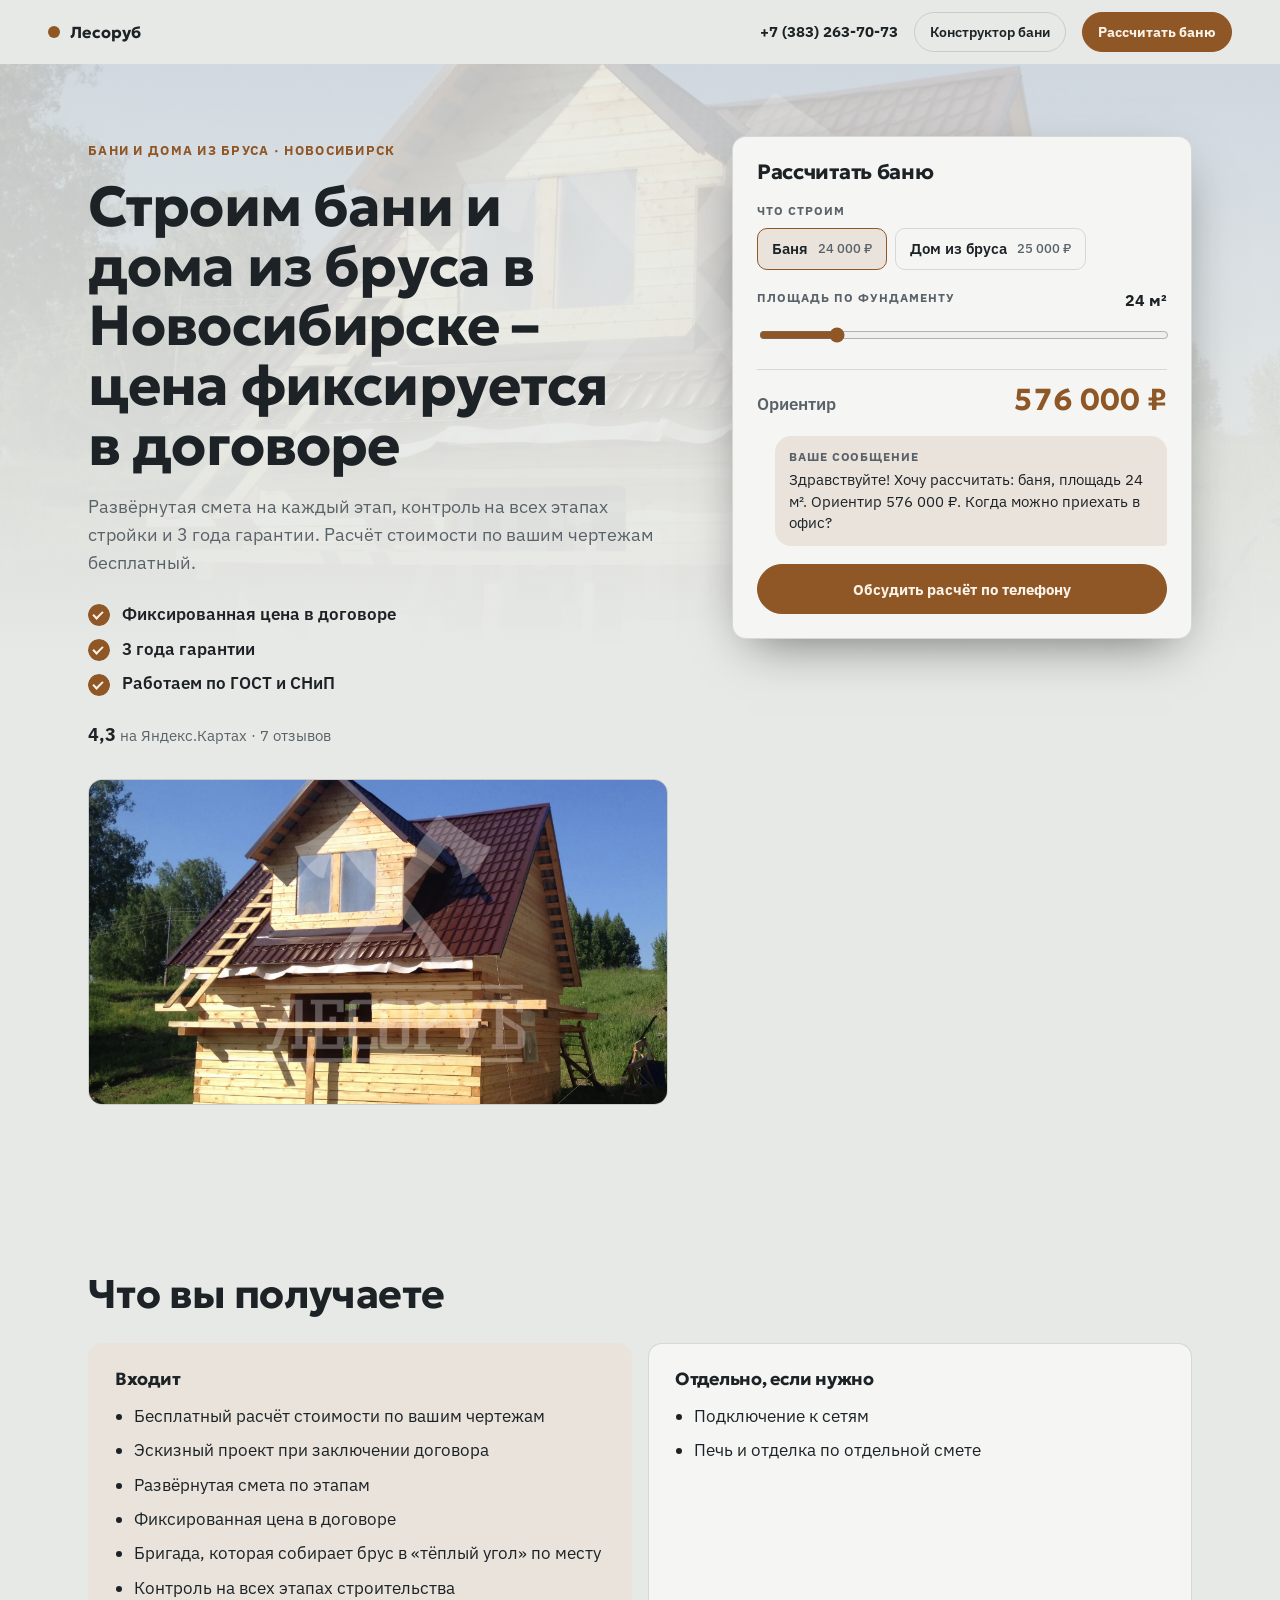
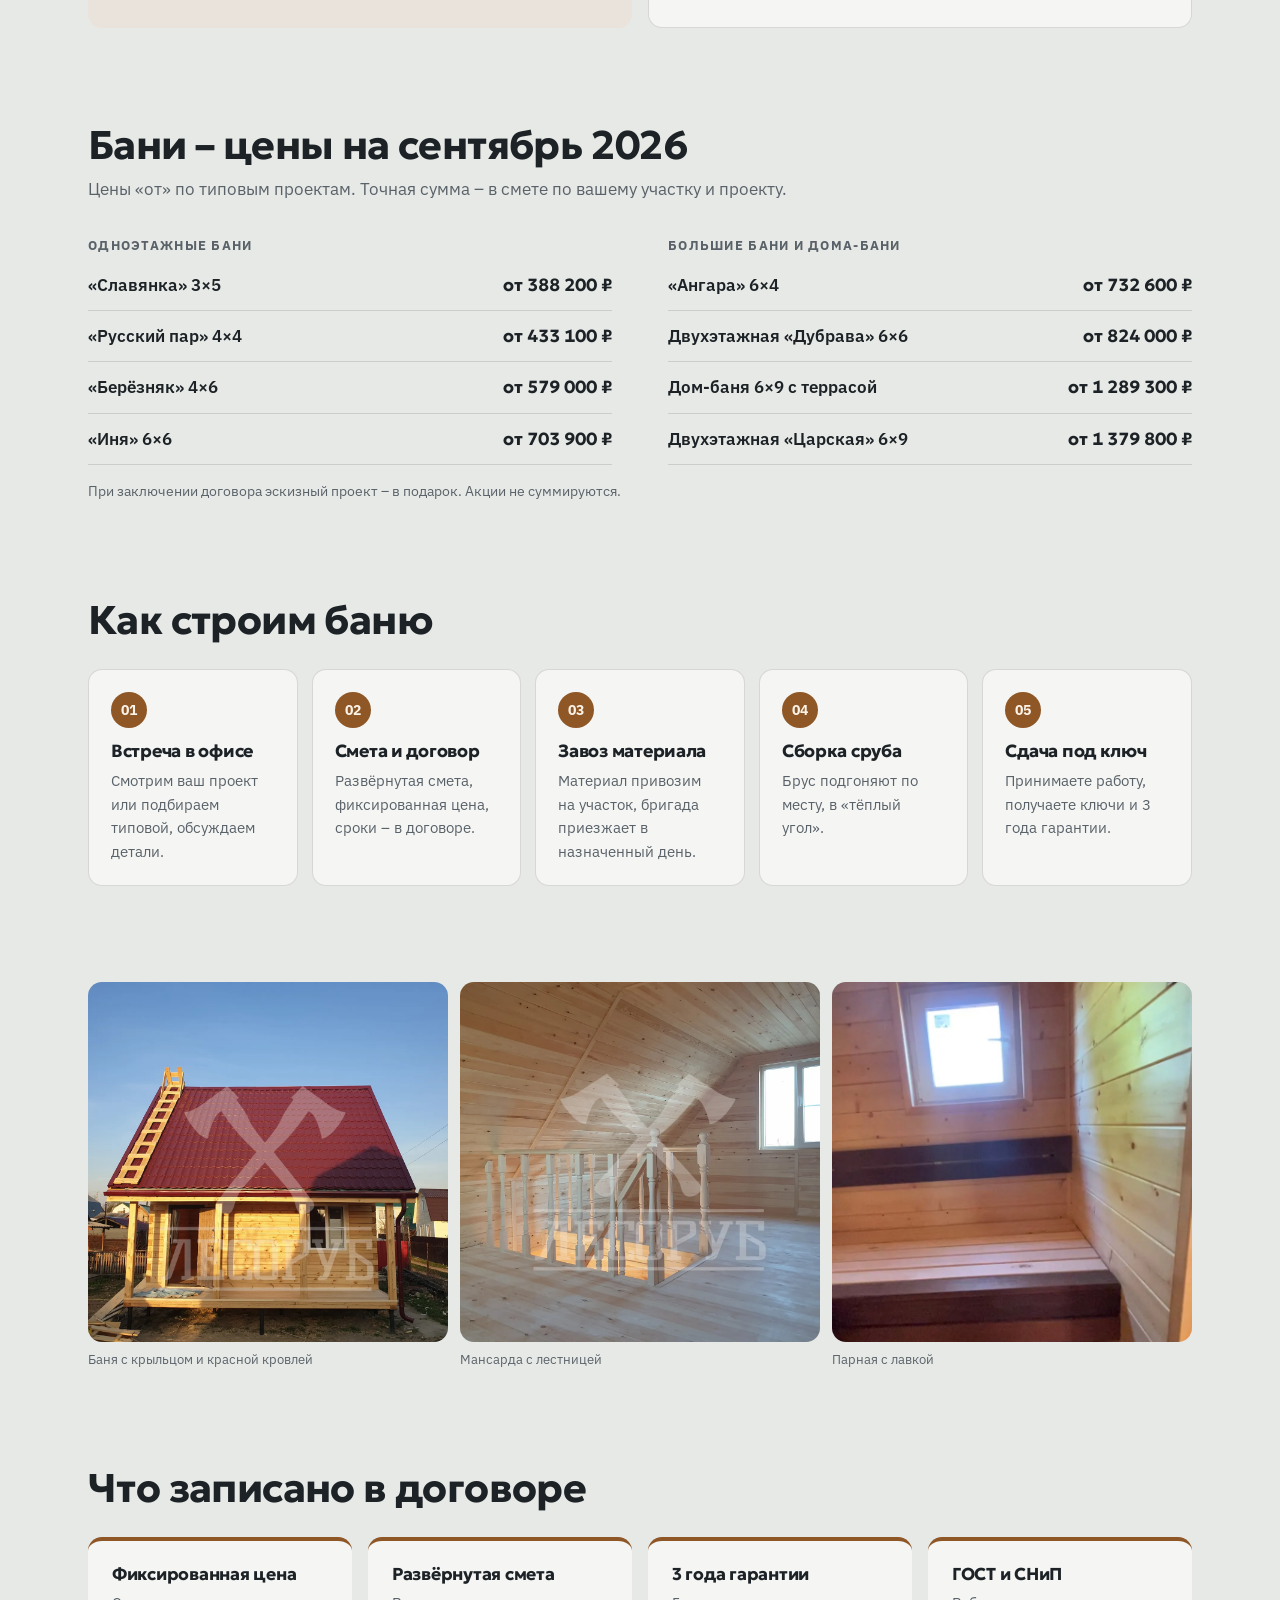
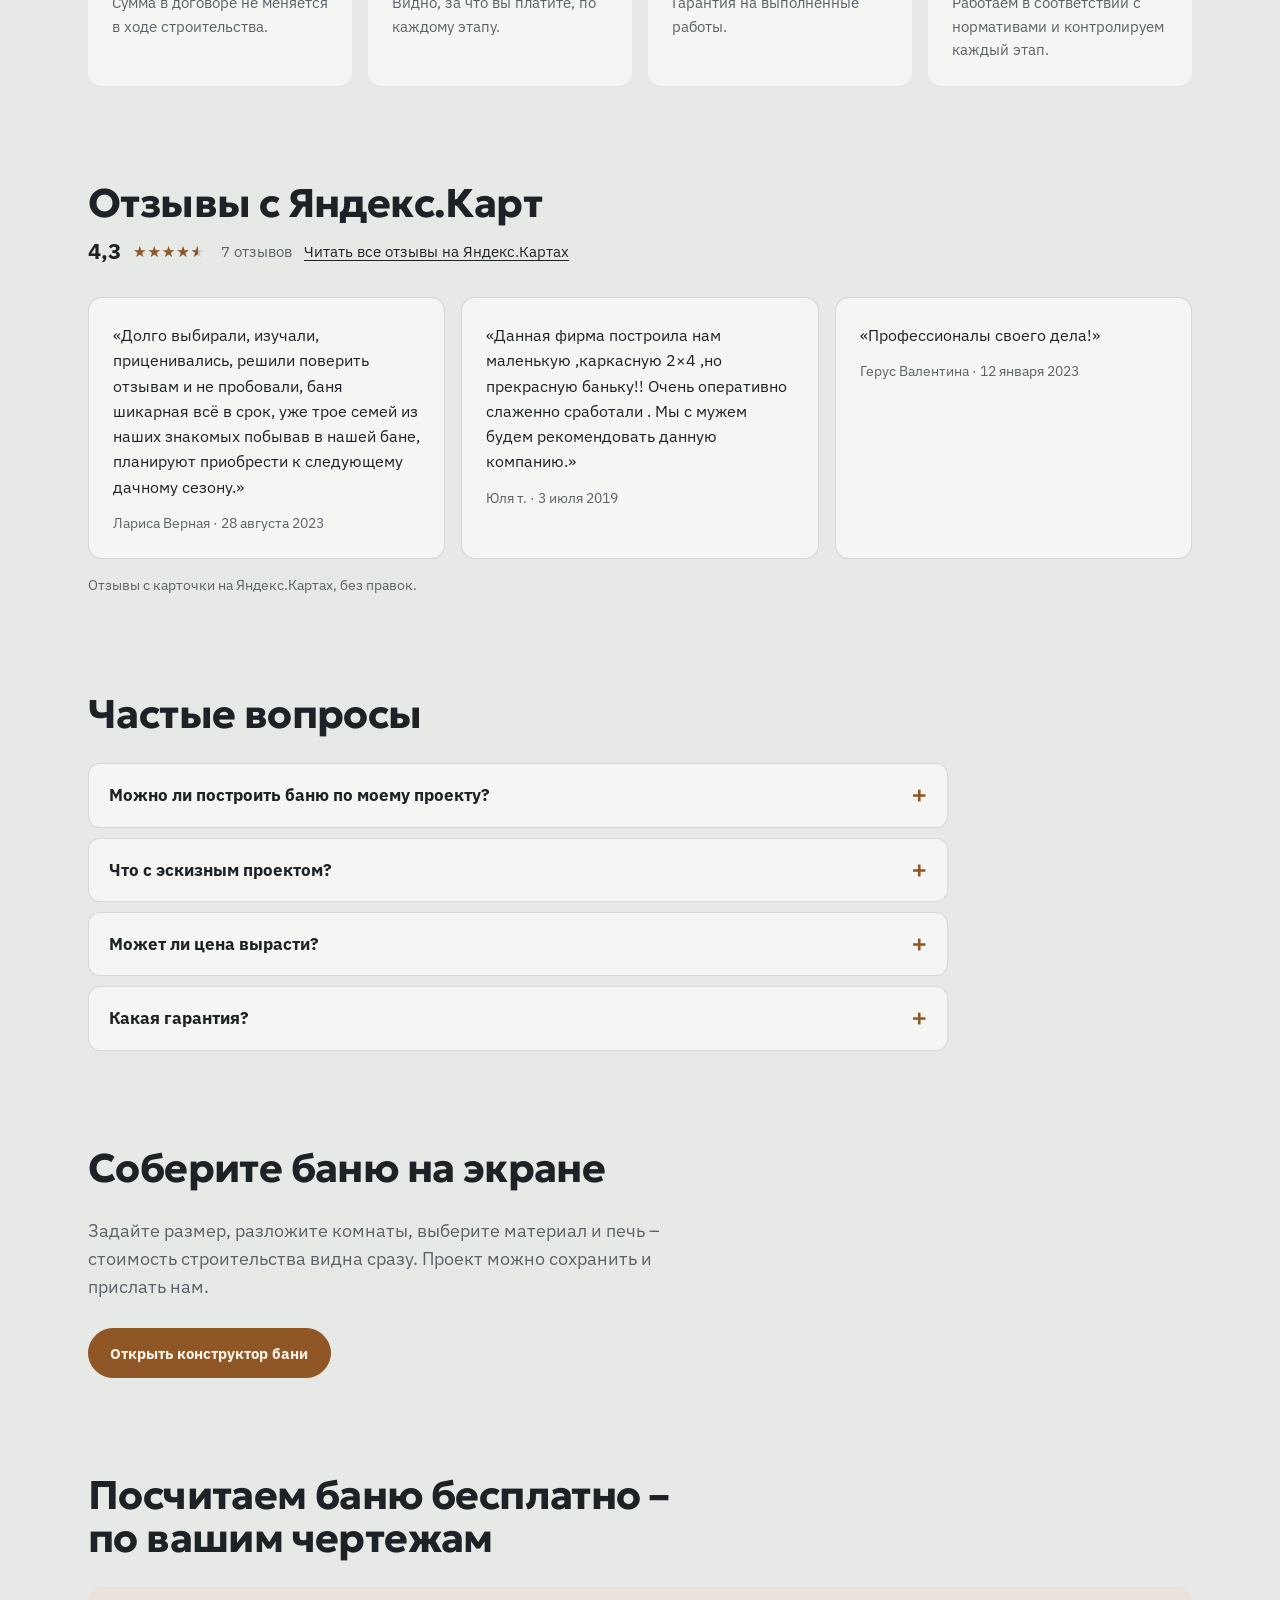
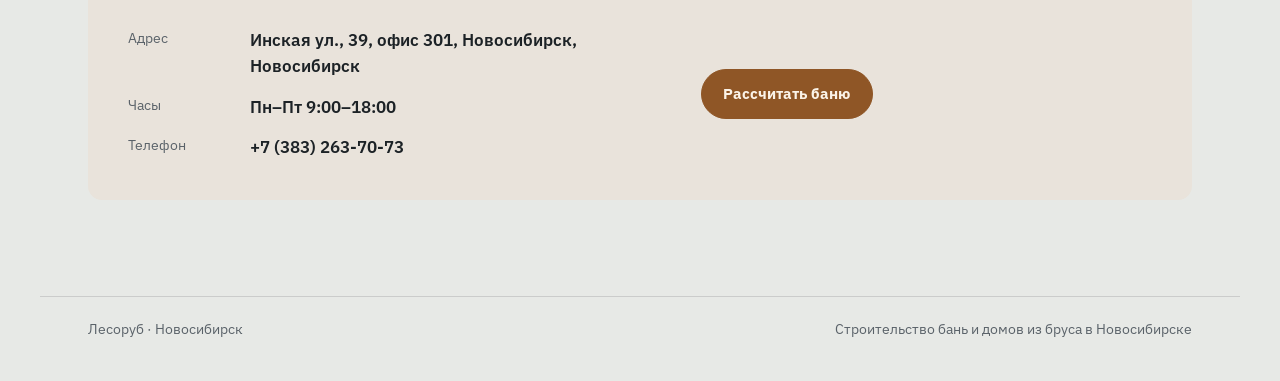
==== index.html @ 98b05e71 "Демо Лесоруб: бани и дома из бруса, калькулятор" ====
<!doctype html>
<html lang="ru">
<head>
<meta charset="utf-8">
<meta name="robots" content="noindex, nofollow" data-publish>
<meta name="viewport" content="width=device-width, initial-scale=1, viewport-fit=cover">
<title>Лесоруб · Строительство бань и домов из бруса</title>
<meta name="description" content="Развёрнутая смета на каждый этап, контроль на всех этапах стройки и 3 года гарантии. Расчёт стоимости по вашим чертежам бесплатный.">
<meta property="og:type" content="website">
<meta property="og:title" content="Строим бани и дома из бруса в Новосибирске – цена фиксируется в договоре">
<meta property="og:description" content="Развёрнутая смета на каждый этап, контроль на всех этапах стройки и 3 года гарантии. Расчёт стоимости по вашим чертежам бесплатный.">
<meta property="og:image" content="assets/hero.webp">
<link rel="preload" as="image" href="assets/hero.webp" fetchpriority="high">
<link rel="icon" href="data:image/svg+xml,%3Csvg xmlns=%27http://www.w3.org/2000/svg%27 viewBox=%270 0 32 32%27%3E%3Crect x=%276%27 y=%276%27 width=%2720%27 height=%2720%27 rx=%275%27 fill=%27%238f5626%27/%3E%3C/svg%3E">
<link rel="preconnect" href="https://fonts.googleapis.com">
<link rel="preconnect" href="https://fonts.gstatic.com" crossorigin>
<link href="https://fonts.googleapis.com/css2?family=Geologica:wght@600;700&family=IBM+Plex+Sans:wght@400;500;600&display=swap" rel="stylesheet">
<style>
:root { --c-canvas: #e7e9e6; --c-surface: #f5f6f4; --c-ink: #1c2226; --c-ink-soft: #5a6269; --c-accent: #8f5626; --c-accent-ink: #fbf3e8; --c-accent-deep: #8f5626; --f-display: "Geologica", "Arial", system-ui, sans-serif; --f-text: "IBM Plex Sans", "Segoe UI", system-ui, sans-serif; --h1k: 1; }
</style>
<link rel="stylesheet" href="style-prod.css">
</head>
<body class="s-prod" id="top" data-wa="" data-tg="" data-max="">
<header class="s-bar" data-s-bar>
  <a class="s-bar__brand" href="#top"><i aria-hidden="true"></i>Лесоруб</a>
  <div class="s-bar__right">
    <a class="s-bar__tel" href="tel:+73832637073">+7 (383) 263-70-73</a>
    <a class="s-btn s-btn--ghost s-btn--sm" href="kalkulyator.html">Конструктор бани</a>
    <a class="s-btn s-btn--sm" href="#widget">Рассчитать баню</a>
  </div>
</header>
<main>
  <section class="s-hero">
    <div class="s-hero__text">
      <p class="s-eyebrow">Бани и дома из бруса · Новосибирск</p>
      <h1>Строим бани и дома из бруса в Новосибирске – цена фиксируется в договоре</h1>
      <p class="s-lead">Развёрнутая смета на каждый этап, контроль на всех этапах стройки и 3 года гарантии. Расчёт стоимости по вашим чертежам бесплатный.</p>
      <ul class="s-ticks"><li>Фиксированная цена в договоре</li><li>3 года гарантии</li><li>Работаем по ГОСТ и СНиП</li></ul>
      <p class="s-rating"><b>4,3</b> на Яндекс.Картах · 7 отзывов</p>
      <figure class="s-hero__photo"><img class="" src="assets/hero.webp" alt="Деревянная баня с мансардой из бруса, построенная Лесорубом" loading="lazy" decoding="async"></figure>
    </div>
    <div class="s-hero__widget" id="widget"><form class="s-widget" data-s-calc data-base="0" data-min="0" data-min-note="минимальный заказ" data-per="{&quot;kind&quot;:&quot;area&quot;}" data-message="Здравствуйте! Хочу рассчитать: {выбор}. Ориентир {итого}. Когда можно приехать в офис?" onsubmit="return false">
      <h2 class="s-widget__title">Рассчитать баню</h2>
      <fieldset><legend>Что строим</legend><div class="s-chips"><label class="s-chip"><input type="radio" name="kind" value="0" data-label="Баня" data-price="24000" checked><span>Баня</span><small class="s-chip__p">24 000 ₽</small></label><label class="s-chip"><input type="radio" name="kind" value="1" data-label="Дом из бруса" data-price="25000"><span>Дом из бруса</span><small class="s-chip__p">25 000 ₽</small></label></div></fieldset>
      <div class="s-range"><label for="f-area"><span>Площадь по фундаменту</span><b><output data-s-out="area">24</output> м²</b></label>
      <input id="f-area" type="range" name="area" min="12" max="80" step="2" value="24" data-price="0" data-label="Площадь" data-unit="м²"></div>
      <p class="s-total"><span>Ориентир</span><b data-s-total>–</b></p>
      <div class="s-bubble" aria-live="polite"><span class="s-bubble__label">Ваше сообщение</span><p data-s-bubble></p></div>
      <div class="s-send">
        <a class="s-btn s-btn--wide" href="tel:+73832637073">Обсудить расчёт по телефону</a>
        
      </div>
      <p class="s-send__note" data-s-copied hidden>Текст скопирован – вставьте его в чат.</p>
      
    </form></div>
    <figure class="s-hero__bg" aria-hidden="true"><img class="" src="assets/hero.webp" alt="Деревянная баня с мансардой из бруса, построенная Лесорубом" decoding="async" fetchpriority="high"></figure>
  </section>

  <section class="s-section s-reveal">
    <header class="s-section__head"><h2>Что вы получаете</h2></header>
    <div class="s-incl">
      <div><h3>Входит</h3><ul><li>Бесплатный расчёт стоимости по вашим чертежам</li><li>Эскизный проект при заключении договора</li><li>Развёрнутая смета по этапам</li><li>Фиксированная цена в договоре</li><li>Бригада, которая собирает брус в «тёплый угол» по месту</li><li>Контроль на всех этапах строительства</li></ul></div>
      <div><h3>Отдельно, если нужно</h3><ul><li>Подключение к сетям</li><li>Печь и отделка по отдельной смете</li></ul></div>
    </div>
  </section>

  <section class="s-section s-reveal" id="prices">
    <header class="s-section__head"><h2>Бани – цены на сентябрь 2026</h2><p>Цены «от» по типовым проектам. Точная сумма – в смете по вашему участку и проекту.</p></header>
    <div class="s-board"><div class="s-board__group">
      <h3 class="s-board__title">Одноэтажные бани</h3>
      <ul class="s-board__list">
        <li class="s-board__row"><span class="s-board__name">«Славянка» 3×5</span><span class="s-board__dots" aria-hidden="true"></span><span class="s-board__price">от 388 200 ₽</span></li>
        <li class="s-board__row"><span class="s-board__name">«Русский пар» 4×4</span><span class="s-board__dots" aria-hidden="true"></span><span class="s-board__price">от 433 100 ₽</span></li>
        <li class="s-board__row"><span class="s-board__name">«Берёзняк» 4×6</span><span class="s-board__dots" aria-hidden="true"></span><span class="s-board__price">от 579 000 ₽</span></li>
        <li class="s-board__row"><span class="s-board__name">«Иня» 6×6</span><span class="s-board__dots" aria-hidden="true"></span><span class="s-board__price">от 703 900 ₽</span></li>
      </ul>
    </div>
<div class="s-board__group">
      <h3 class="s-board__title">Большие бани и дома-бани</h3>
      <ul class="s-board__list">
        <li class="s-board__row"><span class="s-board__name">«Ангара» 6×4</span><span class="s-board__dots" aria-hidden="true"></span><span class="s-board__price">от 732 600 ₽</span></li>
        <li class="s-board__row"><span class="s-board__name">Двухэтажная «Дубрава» 6×6</span><span class="s-board__dots" aria-hidden="true"></span><span class="s-board__price">от 824 000 ₽</span></li>
        <li class="s-board__row"><span class="s-board__name">Дом-баня 6×9 с террасой</span><span class="s-board__dots" aria-hidden="true"></span><span class="s-board__price">от 1 289 300 ₽</span></li>
        <li class="s-board__row"><span class="s-board__name">Двухэтажная «Царская» 6×9</span><span class="s-board__dots" aria-hidden="true"></span><span class="s-board__price">от 1 379 800 ₽</span></li>
      </ul>
    </div></div>
    <p class="s-note">При заключении договора эскизный проект – в подарок. Акции не суммируются.</p>
  </section>

  <section class="s-section s-reveal">
    <header class="s-section__head"><h2>Как строим баню</h2></header>
    <ol class="s-steps">
      <li class="s-steps__item"><span class="s-steps__n">01</span><h3>Встреча в офисе</h3><p>Смотрим ваш проект или подбираем типовой, обсуждаем детали.</p></li>
      <li class="s-steps__item"><span class="s-steps__n">02</span><h3>Смета и договор</h3><p>Развёрнутая смета, фиксированная цена, сроки – в договоре.</p></li>
      <li class="s-steps__item"><span class="s-steps__n">03</span><h3>Завоз материала</h3><p>Материал привозим на участок, бригада приезжает в назначенный день.</p></li>
      <li class="s-steps__item"><span class="s-steps__n">04</span><h3>Сборка сруба</h3><p>Брус подгоняют по месту, в «тёплый угол».</p></li>
      <li class="s-steps__item"><span class="s-steps__n">05</span><h3>Сдача под ключ</h3><p>Принимаете работу, получаете ключи и 3 года гарантии.</p></li>
    </ol>
  </section>

  <section class="s-photos s-reveal" aria-label="Фото"><figure><img class="" src="assets/bania-1.webp" alt="Баня с красной металлочерепицей и крыльцом" loading="lazy" decoding="async"><figcaption>Баня с крыльцом и красной кровлей</figcaption></figure><figure><img class="" src="assets/mansarda.webp" alt="Мансарда с деревянной лестницей и перилами" loading="lazy" decoding="async"><figcaption>Мансарда с лестницей</figcaption></figure><figure><img class="" src="assets/parnaya.webp" alt="Парная с лавкой и окном" loading="lazy" decoding="async"><figcaption>Парная с лавкой</figcaption></figure></section>

  <section class="s-section s-reveal">
    <header class="s-section__head"><h2>Что записано в договоре</h2></header>
    <ul class="s-promises">
      <li><h3>Фиксированная цена</h3><p>Сумма в договоре не меняется в ходе строительства.</p></li>
      <li><h3>Развёрнутая смета</h3><p>Видно, за что вы платите, по каждому этапу.</p></li>
      <li><h3>3 года гарантии</h3><p>Гарантия на выполненные работы.</p></li>
      <li><h3>ГОСТ и СНиП</h3><p>Работаем в соответствии с нормативами и контролируем каждый этап.</p></li>
    </ul>
  </section>

  <section class="s-section s-reveal">
    <header class="s-section__head s-section__head--reviews"><h2>Отзывы с Яндекс.Карт</h2><p class="s-reviews__rating"><span class="s-reviews__num">4,3</span><span class="s-reviews__stars" style="--r: 4.3" aria-label="рейтинг 4,3 из 5"></span><span class="s-reviews__count">7 отзывов</span><a class="s-reviews__all" href="https://yandex.ru/maps/org/sk_lesorub/161831643482/" target="_blank" rel="noopener">Читать все отзывы на Яндекс.Картах</a></p></header>
    <ul class="s-reviews">
      <li><blockquote>«Долго выбирали, изучали, приценивались, решили поверить отзывам и не пробовали, баня шикарная всё в срок, уже трое семей из наших знакомых побывав в нашей бане, планируют приобрести к следующему дачному сезону.»</blockquote><p class="s-reviews__who">Лариса Верная · 28 августа 2023</p></li>
      <li><blockquote>«Данная фирма построила нам маленькую ,каркасную 2×4 ,но прекрасную баньку!! Очень оперативно слаженно сработали . Мы с мужем будем рекомендовать данную компанию.»</blockquote><p class="s-reviews__who">Юля т. · 3 июля 2019</p></li>
      <li><blockquote>«Профессионалы своего дела!»</blockquote><p class="s-reviews__who">Герус Валентина · 12 января 2023</p></li>
    </ul>
    <p class="s-note">Отзывы с карточки на Яндекс.Картах, без правок.</p>
  </section>

  <section class="s-section s-reveal">
    <header class="s-section__head"><h2>Частые вопросы</h2></header>
    <div class="s-faq"><details><summary>Можно ли построить баню по моему проекту?</summary><p>Да. При обращении мы бесплатно рассчитываем стоимость по вашим чертежам.</p></details><details><summary>Что с эскизным проектом?</summary><p>Эскизный проект вы получаете в подарок при последующем заключении договора.</p></details><details><summary>Может ли цена вырасти?</summary><p>Цена фиксируется в договоре, смета развёрнутая – по каждому этапу.</p></details><details><summary>Какая гарантия?</summary><p>3 года гарантии.</p></details></div>
  </section>

  <section class="s-section s-reveal" id="constructor">
    <header class="s-section__head"><h2>Соберите баню на экране</h2><p class="s-lead">Задайте размер, разложите комнаты, выберите материал и печь – стоимость строительства видна сразу. Проект можно сохранить и прислать нам.</p></header>
    <p><a class="s-btn" href="kalkulyator.html">Открыть конструктор бани</a></p>
  </section>
  <section class="s-section s-final s-reveal" id="contacts">
    <header class="s-section__head"><h2>Посчитаем баню бесплатно – по вашим чертежам</h2></header>
    <div class="s-contacts">
      <dl>
        <div><dt>Адрес</dt><dd>Инская ул., 39, офис 301, Новосибирск, Новосибирск</dd></div>
        <div><dt>Часы</dt><dd>Пн–Пт 9:00–18:00</dd></div>
        <div><dt>Телефон</dt><dd><a href="tel:+73832637073">+7 (383) 263-70-73</a></dd></div>
      </dl>
      <div class="s-contacts__actions">
        <a class="s-btn" href="#widget">Рассчитать баню</a>
        
        
      </div>
    </div>
  </section>
</main>
<footer class="s-foot"><p>Лесоруб · Новосибирск</p><p>Строительство бань и домов из бруса в Новосибирске</p></footer>
<nav class="s-dock" aria-label="Быстрая связь"><a class="s-btn" href="#widget">Рассчитать баню</a><a class="s-btn s-btn--ghost" href="tel:+73832637073">Позвонить</a></nav>
<script src="style.js" defer></script>
</body>
</html>
---- style-prod.css ----
/* Стиль «Продающий»: лендинг под заявки. Главная деталь – калькулятор или онлайн-запись на первом экране
   и живое «сообщение-превью», которое уходит владельцу в мессенджер. Цвета и шрифты – из палитры ниши. */
*, *::before, *::after { box-sizing: border-box; }
:root {
  --hair: color-mix(in srgb, var(--c-ink) 14%, transparent);
  --tint: color-mix(in srgb, var(--c-accent) 12%, var(--c-surface));
  --wrap: 1200px; --gut: clamp(16px, 4vw, 48px);
  --r: 14px;
  --shadow: 0 18px 50px -18px color-mix(in srgb, #000 55%, transparent);
}
html { scroll-behavior: smooth; -webkit-text-size-adjust: 100%; overflow-x: clip; }
body { margin: 0; background: var(--c-canvas); color: var(--c-ink); font: 400 17px/1.55 var(--f-text); -webkit-font-smoothing: antialiased; }
img { display: block; max-width: 100%; }
a { color: inherit; }
h1, h2, h3 { font-family: var(--f-display); font-weight: 700; line-height: 1.06; margin: 0; letter-spacing: -.015em; text-wrap: balance; }
p { margin: 0; }
fieldset { border: 0; margin: 0; padding: 0; min-width: 0; }
:focus-visible { outline: 2px solid var(--c-accent); outline-offset: 3px; border-radius: 4px; }

.s-btn { display: inline-flex; align-items: center; justify-content: center; min-height: 50px; padding: 0 1.4em; border-radius: 999px;
  background: var(--c-accent); color: var(--c-accent-ink); font: 700 .95rem/1.1 var(--f-text); text-decoration: none; border: 1px solid var(--c-accent);
  text-align: center; transition: filter .2s ease, transform .2s ease; cursor: pointer; }
.s-btn:hover { filter: brightness(1.07); }
.s-btn:active { transform: translateY(1px); }
.s-btn--sm { min-height: 40px; padding: 0 1.1em; font-size: .85rem; }
.s-btn--ghost { background: transparent; color: var(--c-ink); border-color: var(--hair); font-weight: 600; }
.s-btn--wide { flex: 1; }

/* шапка */
.s-bar { position: sticky; top: 0; z-index: 30; display: flex; align-items: center; justify-content: space-between; gap: 16px;
  padding: 10px var(--gut); background: color-mix(in srgb, var(--c-canvas) 88%, transparent); -webkit-backdrop-filter: blur(10px); backdrop-filter: blur(10px); }
.s-bar.is-scrolled { box-shadow: 0 1px 0 var(--hair); }
.s-bar__brand { font: 700 1rem/1 var(--f-display); text-decoration: none; display: inline-flex; align-items: center; gap: .6em; min-height: 44px; white-space: nowrap; min-width: 0; }
.s-bar__brand i { width: .75em; height: .75em; border-radius: 50%; background: var(--c-accent); }
.s-bar__right { display: flex; align-items: center; gap: 16px; }
.s-bar__tel { text-decoration: none; font-weight: 700; font-size: .95rem; font-variant-numeric: tabular-nums; }

main { max-width: var(--wrap); margin: 0 auto; padding: 0 var(--gut); }

/* первый экран: текст слева, виджет справа, фото ниши – приглушённым фоном */
.s-hero { position: relative; display: grid; grid-template-columns: minmax(0, 1fr) minmax(0, 460px); gap: clamp(28px, 5vw, 64px); align-items: start;
  padding: clamp(32px, 6vw, 72px) 0 clamp(40px, 6vw, 72px); isolation: isolate; }
.s-hero__bg { position: absolute; z-index: -1; margin: 0; top: 0; left: calc(50% - 50vw); width: 100vw; height: min(78%, 620px); overflow: hidden; }
.s-hero__bg img { width: 100%; height: 100%; object-fit: cover; opacity: .3; filter: saturate(.85); }
.s-hero__bg::after { content: ""; position: absolute; inset: 0; background: linear-gradient(180deg, color-mix(in srgb, var(--c-canvas) 40%, transparent), var(--c-canvas) 96%); }
/* фото бизнеса крупно в левой колонке: владелец узнаёт своё место с первого экрана */
.s-hero__photo { margin: 30px 0 0; }
.s-hero__photo img { width: 100%; aspect-ratio: 16 / 9; object-fit: cover; border-radius: var(--r); border: 1px solid var(--hair); }
.s-hero__photo figcaption { margin-top: 8px; font-size: .84rem; color: var(--c-ink-soft); }
.s-eyebrow { display: inline-block; font-size: .8rem; font-weight: 700; letter-spacing: .1em; text-transform: uppercase; color: var(--c-accent-deep, var(--c-accent)); margin-bottom: 16px; }
.s-hero h1 { font-size: calc(clamp(2.1rem, 4.4vw, 3.7rem) * var(--h1k, 1)); overflow-wrap: break-word; hyphens: auto; }
.s-lead { margin-top: 18px; font-size: 1.12rem; color: var(--c-ink-soft); max-width: 32em; }
.s-ticks { list-style: none; margin: 26px 0 0; padding: 0; display: grid; gap: 12px; }
.s-ticks li { position: relative; padding-left: 34px; font-weight: 600; line-height: 1.35; }
.s-ticks li::before { content: ""; position: absolute; left: 0; top: .1em; width: 22px; height: 22px; border-radius: 50%; background: var(--c-accent);
  -webkit-mask: radial-gradient(circle, #000 0 100%); }
.s-ticks li::after { content: ""; position: absolute; left: 7px; top: calc(.1em + 5px); width: 6px; height: 10px; border: solid var(--c-accent-ink); border-width: 0 2px 2px 0; transform: rotate(45deg); }
.s-rating { margin-top: 26px; font-size: .92rem; color: var(--c-ink-soft); }
.s-rating b { color: var(--c-ink); font-size: 1.1rem; }

/* виджет */
.s-hero__widget { position: sticky; top: 76px; }
.s-widget { background: var(--c-surface); border-radius: var(--r); padding: 24px; box-shadow: var(--shadow); display: grid; gap: 18px; border: 1px solid var(--hair); }
.s-widget__title { font-size: 1.3rem; }
.s-widget legend, .s-range label { font-size: .78rem; font-weight: 700; letter-spacing: .08em; text-transform: uppercase; color: var(--c-ink-soft); margin-bottom: 8px; padding: 0; }
.s-chips { display: flex; flex-wrap: wrap; gap: 8px; }
.s-chips--col { flex-direction: column; flex-wrap: nowrap; }
.s-chip { position: relative; display: inline-flex; align-items: center; gap: 10px; min-height: 42px; padding: 8px 14px; border-radius: 10px; border: 1px solid var(--hair);
  cursor: pointer; font-size: .92rem; font-weight: 600; transition: border-color .15s ease, background-color .15s ease; }
.s-chip--row { justify-content: space-between; }
.s-chip--row b { font-weight: 700; white-space: nowrap; font-variant-numeric: tabular-nums; }
.s-chip--row b small { font-weight: 500; color: var(--c-ink-soft); }
.s-chip__p { font-weight: 500; font-size: .8rem; color: var(--c-ink-soft); white-space: nowrap; }
.s-chip input { position: absolute; opacity: 0; pointer-events: none; }
.s-chip:has(input:checked) { border-color: var(--c-accent); background: var(--tint); }
.s-chip:has(input:focus-visible) { outline: 2px solid var(--c-accent); outline-offset: 2px; }
.s-chip[aria-disabled="true"] { opacity: .4; cursor: default; }
.s-check { display: flex; align-items: center; gap: 10px; font-weight: 600; font-size: .92rem; cursor: pointer; }
.s-check input { width: 20px; height: 20px; accent-color: var(--c-accent); }
.s-check b { margin-left: auto; font-variant-numeric: tabular-nums; }
.s-range { display: grid; gap: 6px; }
.s-range label { display: flex; justify-content: space-between; margin: 0; }
.s-range label b { color: var(--c-ink); font-size: 1rem; font-weight: 700; letter-spacing: 0; text-transform: none; font-variant-numeric: tabular-nums; }
.s-range input { width: 100%; accent-color: var(--c-accent); height: 28px; }
.s-total { display: flex; align-items: baseline; justify-content: space-between; gap: 12px; padding-top: 14px; border-top: 1px solid var(--hair); }
.s-total span { color: var(--c-ink-soft); font-weight: 600; }
.s-total b { font: 700 1.9rem/1 var(--f-display); font-variant-numeric: tabular-nums; color: var(--c-accent); }

/* сообщение-превью: пузырь чата */
.s-bubble { position: relative; background: var(--tint); border-radius: 16px 16px 4px 16px; padding: 12px 14px; margin-left: 18px; }
.s-bubble__label { display: block; font-size: .72rem; font-weight: 700; letter-spacing: .08em; text-transform: uppercase; color: var(--c-ink-soft); margin-bottom: 4px; }
.s-bubble p { font-size: .93rem; line-height: 1.45; }
.s-send { display: flex; gap: 8px; }
.s-send__note { font-size: .82rem; color: var(--c-accent-deep, var(--c-accent)); }
.s-demo { font-size: .78rem; color: var(--c-ink-soft); }

/* секции */
.s-section { padding: clamp(56px, 8vw, 96px) 0 0; }
.s-section__head { display: grid; gap: 10px; margin-bottom: 28px; max-width: 46em; }
.s-section__head h2 { font-size: clamp(1.7rem, 3.2vw, 2.5rem); }
.s-section__head p { color: var(--c-ink-soft); }
.s-note { margin-top: 16px; font-size: .88rem; color: var(--c-ink-soft); max-width: 52em; }

.s-incl { display: grid; grid-template-columns: 1fr 1fr; gap: 16px; }
.s-incl > div { background: var(--c-surface); border-radius: var(--r); padding: 26px; border: 1px solid var(--hair); }
.s-incl > div:first-child { background: var(--tint); border-color: transparent; }
.s-incl h3 { font-size: 1.1rem; margin-bottom: 14px; }
.s-incl ul { margin: 0; padding-left: 1.1em; display: grid; gap: 8px; }

.s-board { display: grid; grid-template-columns: repeat(auto-fit, minmax(min(100%, 420px), 1fr)); gap: 12px 56px; }
.s-board__title { font: 700 .8rem var(--f-text); letter-spacing: .1em; text-transform: uppercase; color: var(--c-ink-soft); margin: 6px 0; }
.s-board__list { list-style: none; margin: 0; padding: 0; }
.s-board__row { display: flex; align-items: baseline; gap: 10px; padding: 12px 0; border-bottom: 1px solid var(--hair); }
.s-board__name { font-weight: 600; }
.s-board__name em { display: block; font-style: normal; font-size: .84rem; color: var(--c-ink-soft); font-weight: 400; }
.s-board__dots { flex: 1; }
.s-board__price { font: 700 1.1rem/1 var(--f-display); font-variant-numeric: tabular-nums; white-space: nowrap; }
.s-board__price small { font: 500 .78rem var(--f-text); color: var(--c-ink-soft); }

.s-steps { list-style: none; margin: 0; padding: 0; display: grid; grid-template-columns: repeat(auto-fit, minmax(min(100%, 170px), 1fr)); gap: 14px; }
.s-steps__item { background: var(--c-surface); border-radius: var(--r); padding: 22px; border: 1px solid var(--hair); }
.s-steps__n { display: inline-grid; place-items: center; width: 36px; height: 36px; border-radius: 50%; background: var(--c-accent); color: var(--c-accent-ink); font: 700 .85rem var(--f-text); }
.s-steps h3 { font-size: 1.1rem; margin-top: 14px; overflow-wrap: anywhere; hyphens: auto; }
.s-steps__item { min-width: 0; }
.s-steps p { margin-top: 8px; color: var(--c-ink-soft); font-size: .95rem; }

.s-photos { display: grid; grid-template-columns: repeat(3, 1fr); gap: 12px; padding-top: clamp(56px, 8vw, 96px); }
.s-photos figure { margin: 0; }
.s-photos img { width: 100%; aspect-ratio: 1 / 1; object-fit: cover; border-radius: var(--r); }
.s-photos figcaption { font-size: .82rem; color: var(--c-ink-soft); margin-top: 8px; }

.s-promises { list-style: none; margin: 0; padding: 0; display: grid; grid-template-columns: repeat(auto-fit, minmax(min(100%, 260px), 1fr)); gap: 16px; }
.s-promises li { border-radius: var(--r); padding: 24px; background: var(--c-surface); border-top: 4px solid var(--c-accent); display: grid; gap: 8px; align-content: start; }
.s-promises h3 { font-size: 1.08rem; }
.s-promises p { color: var(--c-ink-soft); font-size: .95rem; }

.s-reviews { list-style: none; margin: 0; padding: 0; display: grid; grid-template-columns: repeat(auto-fit, minmax(min(100%, 280px), 1fr)); gap: 16px; }
.s-reviews li { background: var(--c-surface); border-radius: var(--r); padding: 24px; display: grid; gap: 14px; align-content: start; border: 1px solid var(--hair); }
.s-reviews blockquote { margin: 0; font-size: 1.02rem; }
.s-reviews__who { font-size: .85rem; color: var(--c-ink-soft); }
.s-section__head--reviews { max-width: none; }
.s-reviews__rating { display: flex; flex-wrap: wrap; align-items: center; gap: 6px 12px; color: var(--c-ink-soft); font-size: .95rem; }
.s-reviews__num { font-weight: 700; font-size: 1.4rem; color: var(--c-ink); }
.s-reviews__stars { --r: 5; display: inline-block; width: 5em; height: 1em; font-size: .95rem; line-height: 1; letter-spacing: .05em; white-space: nowrap; color: color-mix(in srgb, var(--c-ink) 18%, transparent); position: relative; }
.s-reviews__stars::before { content: "★★★★★"; }
.s-reviews__stars::after { content: "★★★★★"; position: absolute; inset: 0; width: calc(var(--r) / 5 * 100%); overflow: hidden; color: var(--c-accent); }
.s-reviews__all { color: var(--c-ink); text-underline-offset: 3px; }
.s-reviews__all:hover { color: var(--c-accent-deep, var(--c-accent)); }

.s-faq { display: grid; gap: 10px; max-width: 860px; }
.s-faq details { background: var(--c-surface); border-radius: 12px; border: 1px solid var(--hair); }
.s-faq summary { cursor: pointer; list-style: none; padding: 18px 52px 18px 20px; font-weight: 700; position: relative; }
.s-faq summary::-webkit-details-marker { display: none; }
.s-faq summary::after { content: "+"; position: absolute; right: 20px; top: 50%; transform: translateY(-50%); font: 700 1.4rem/1 var(--f-display); color: var(--c-accent); }
.s-faq details[open] summary::after { content: "–"; }
.s-faq details p { padding: 0 20px 18px; color: var(--c-ink-soft); }

.s-contacts { display: grid; grid-template-columns: 1.2fr 1fr; gap: 32px; background: var(--tint); border-radius: var(--r); padding: clamp(22px, 4vw, 40px); align-items: center; }
.s-contacts dl { margin: 0; display: grid; gap: 14px; }
.s-contacts dl div { display: grid; grid-template-columns: 110px 1fr; gap: 12px; }
.s-contacts dt { color: var(--c-ink-soft); font-size: .9rem; }
.s-contacts dd { margin: 0; font-weight: 600; }
.s-contacts dd a { text-decoration: none; }
.s-contacts__actions { display: flex; flex-wrap: wrap; gap: 10px; }

.s-foot { max-width: var(--wrap); margin: clamp(56px, 8vw, 96px) auto 0; padding: 22px var(--gut) 40px; border-top: 1px solid var(--hair);
  display: flex; justify-content: space-between; gap: 16px; font-size: .85rem; color: var(--c-ink-soft); flex-wrap: wrap; }
.s-dock { display: none; }
.s-slot { border-bottom: 1px dashed currentColor; opacity: .75; white-space: nowrap; }

@media (prefers-reduced-motion: no-preference) {
  .s-reveal { opacity: 0; transform: translateY(14px); transition: opacity .5s ease, transform .5s cubic-bezier(.2, .7, .2, 1); }
  .s-reveal.is-in { opacity: 1; transform: none; }
  .s-hero__text, .s-hero__widget { animation: s-rise .6s cubic-bezier(.2, .7, .2, 1) both; }
  .s-hero__widget { animation-delay: .1s; }
}
@keyframes s-rise { from { opacity: 0; transform: translateY(12px); } }

@media (max-width: 960px) {
  .s-hero { grid-template-columns: 1fr; }
  .s-hero__widget { position: static; }
  .s-hero__bg { height: 420px; }
  .s-hero__photo { display: none; }
  .s-incl, .s-contacts { grid-template-columns: 1fr; }
}
@media (max-width: 640px) {
  body { font-size: 16px; padding-bottom: 76px; }
  .s-bar__tel { display: none; }
  .s-bar { gap: 10px; }
  .s-bar__brand { font-size: .92rem; overflow: hidden; text-overflow: ellipsis; }
  .s-bar .s-btn--sm { white-space: nowrap; font-size: .78rem; padding: 0 .8em; flex-shrink: 0; }
  .s-widget { padding: 18px; }
  .s-steps { grid-template-columns: 1fr; }
  .s-photos { grid-template-columns: 1fr 1fr; }
  .s-photos figure:first-child { grid-column: 1 / -1; }
  .s-photos figure:first-child img { aspect-ratio: 16 / 10; }
  .s-contacts dl div { grid-template-columns: 1fr; gap: 2px; }
  .s-send { flex-direction: column; }
  .s-dock { display: flex; gap: 8px; position: fixed; z-index: 40; left: 0; right: 0; bottom: 0; padding: 10px 12px calc(10px + env(safe-area-inset-bottom));
    background: color-mix(in srgb, var(--c-canvas) 92%, transparent); -webkit-backdrop-filter: blur(10px); backdrop-filter: blur(10px); box-shadow: 0 -1px 0 var(--hair); }
  .s-dock .s-btn { flex: 1; min-height: 48px; font-size: .88rem; padding: 0 .9em; white-space: nowrap; }
  .s-dock .s-btn:first-child { flex: 1.7; }
}
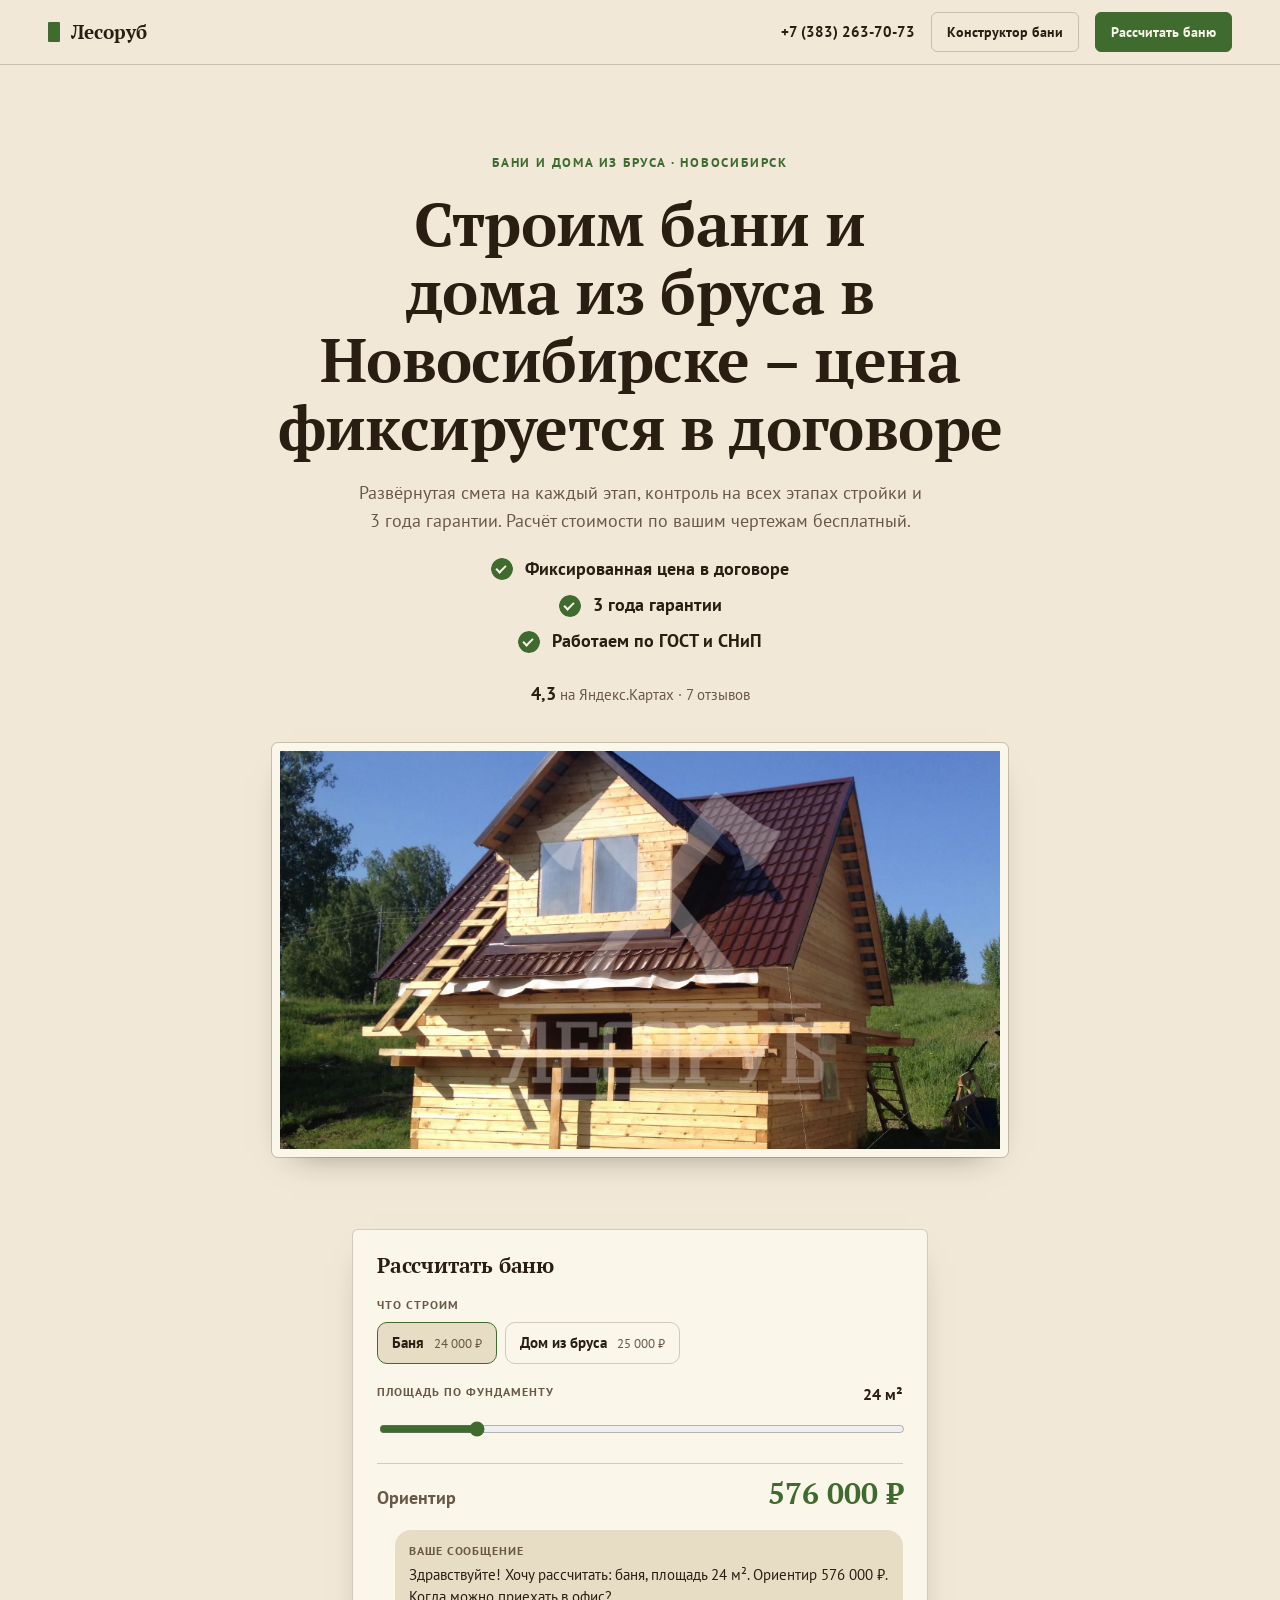
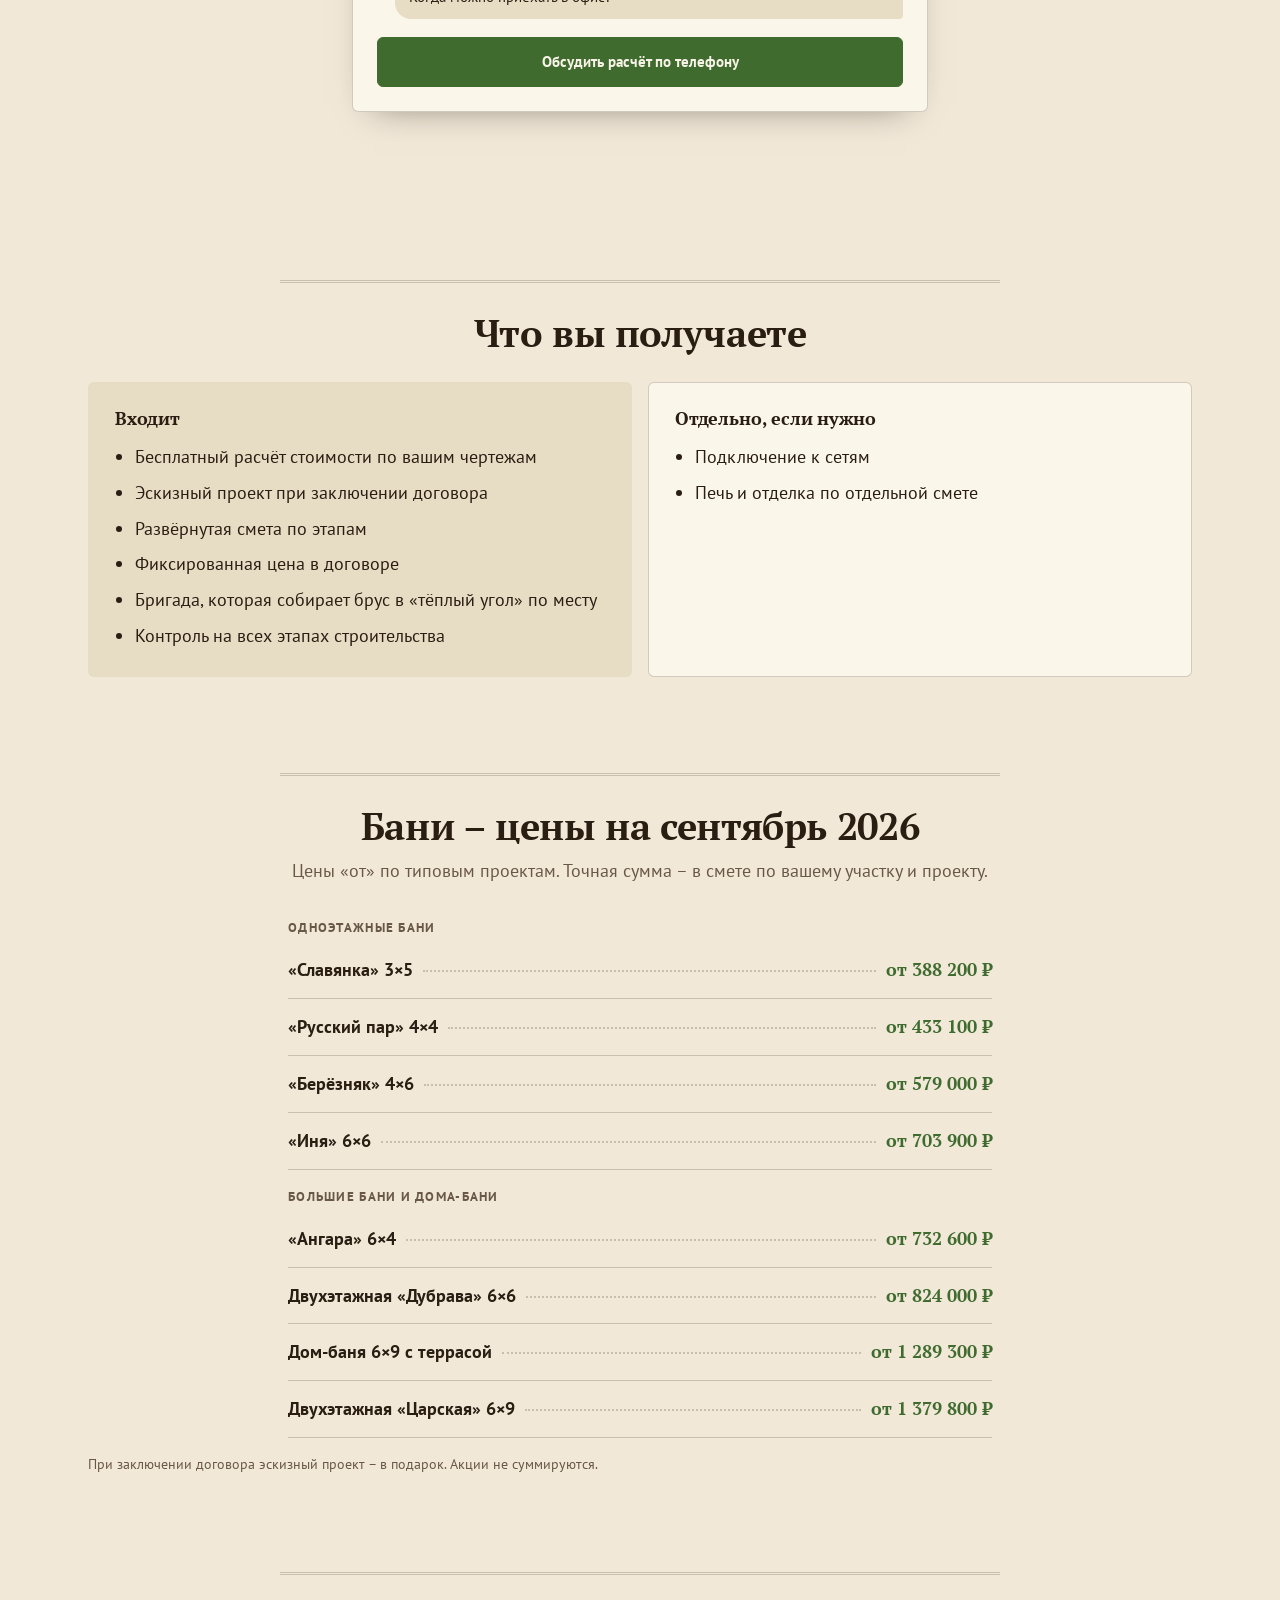
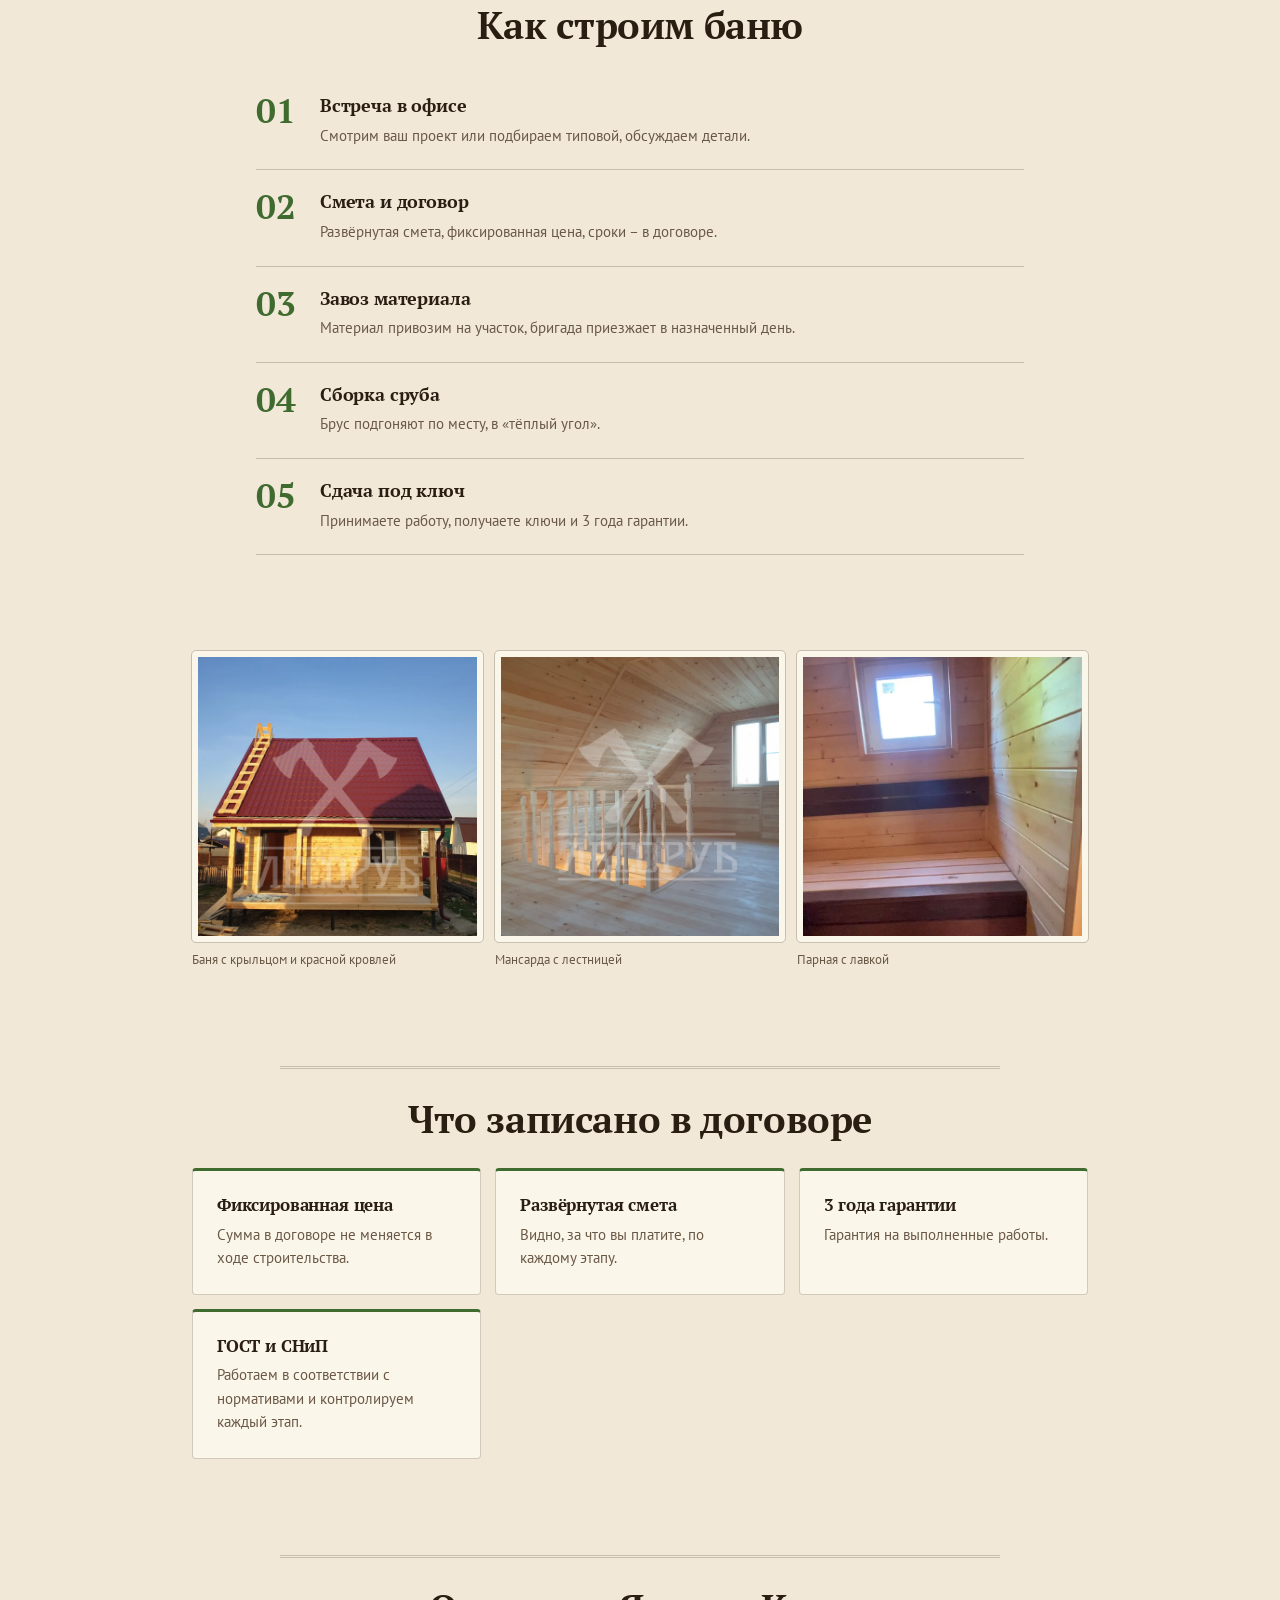
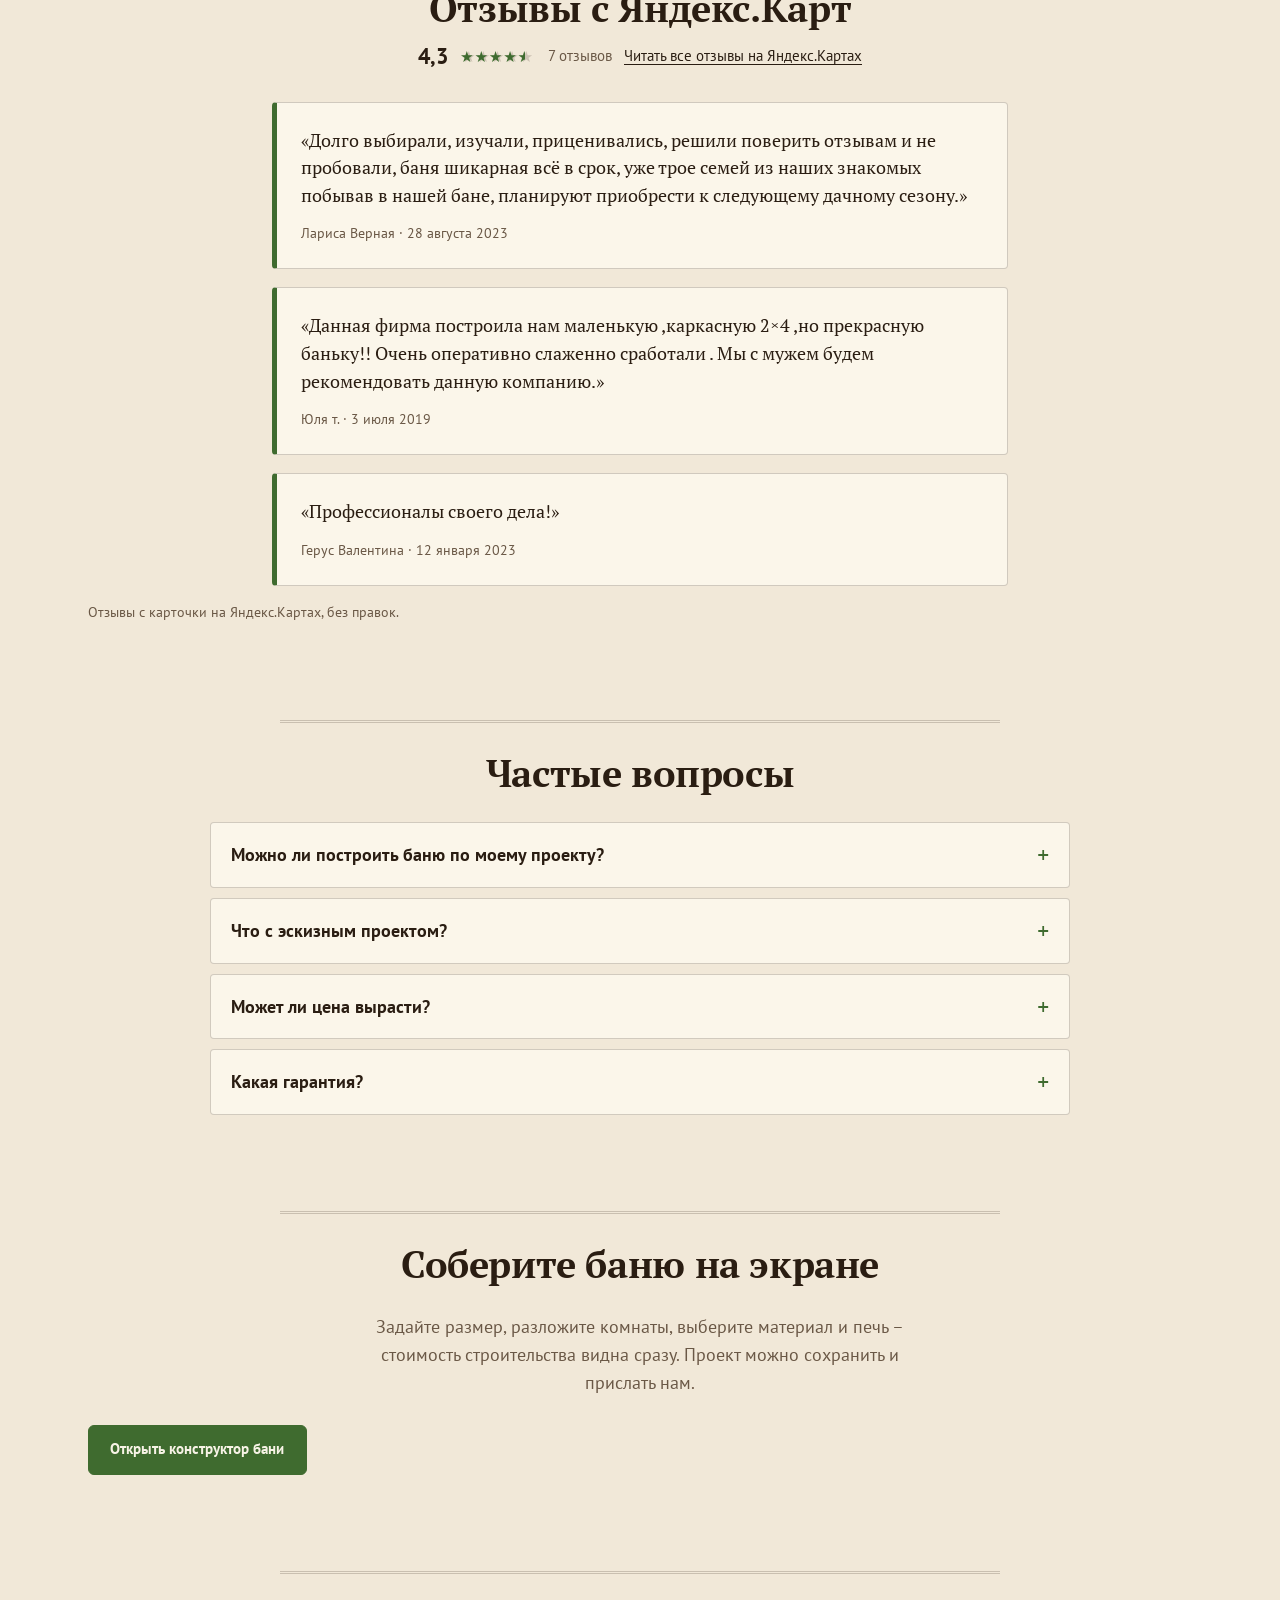
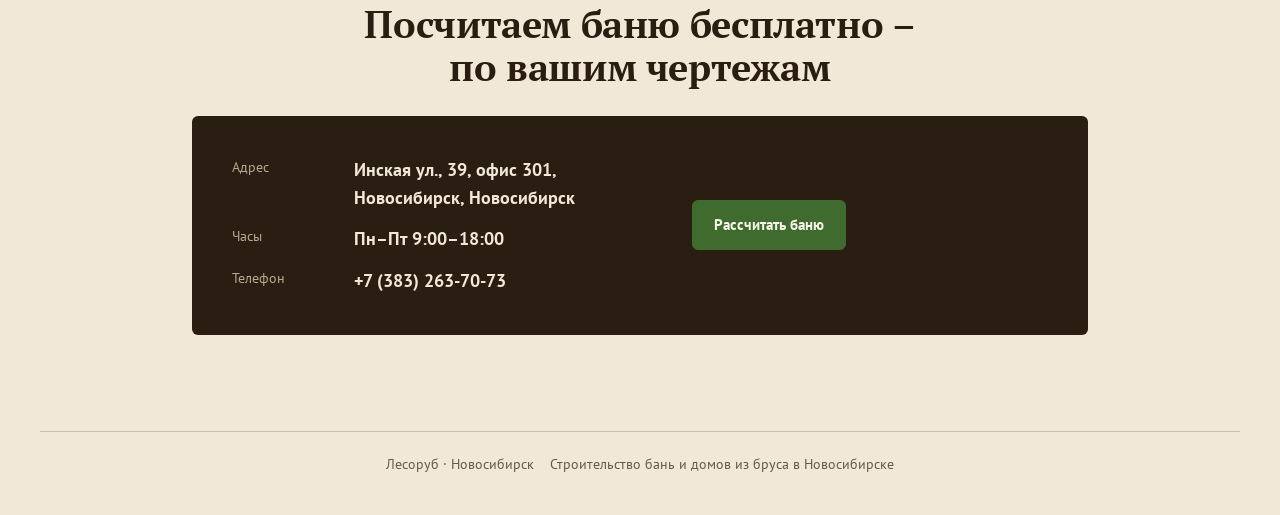
==== commit 81026c11: "Редизайн Hallmark: своя структура и стиль" ====
--- a/index.html
+++ b/index.html
@@ -14,11 +14,12 @@
 <link rel="icon" href="data:image/svg+xml,%3Csvg xmlns=%27http://www.w3.org/2000/svg%27 viewBox=%270 0 32 32%27%3E%3Crect x=%276%27 y=%276%27 width=%2720%27 height=%2720%27 rx=%275%27 fill=%27%238f5626%27/%3E%3C/svg%3E">
 <link rel="preconnect" href="https://fonts.googleapis.com">
 <link rel="preconnect" href="https://fonts.gstatic.com" crossorigin>
-<link href="https://fonts.googleapis.com/css2?family=Geologica:wght@600;700&family=IBM+Plex+Sans:wght@400;500;600&display=swap" rel="stylesheet">
+<link href="https://fonts.googleapis.com/css2?family=PT+Serif:wght@400;700&family=PT+Sans:wght@400;700&display=swap" rel="stylesheet">
 <style>
 :root { --c-canvas: #e7e9e6; --c-surface: #f5f6f4; --c-ink: #1c2226; --c-ink-soft: #5a6269; --c-accent: #8f5626; --c-accent-ink: #fbf3e8; --c-accent-deep: #8f5626; --f-display: "Geologica", "Arial", system-ui, sans-serif; --f-text: "IBM Plex Sans", "Segoe UI", system-ui, sans-serif; --h1k: 1; }
 </style>
 <link rel="stylesheet" href="style-prod.css">
+<link rel="stylesheet" href="hallmark.css">
 </head>
 <body class="s-prod" id="top" data-wa="" data-tg="" data-max="">
 <header class="s-bar" data-s-bar>
--- a/hallmark.css
+++ b/hallmark.css
@@ -0,0 +1,58 @@
+/* Hallmark · macrostructure: Long Document (центрированная колонка) · theme: custom (тёплая бумага, мох, тёмное дерево) · anchor hue: мох */
+:root {
+  --c-canvas: #f1e8d8; --c-surface: #fbf6ea; --c-ink: #2a1d12; --c-ink-soft: #6a5846;
+  --c-accent: #3f6b2f; --c-accent-ink: #f7f3e6; --c-accent-deep: #3f6b2f;
+  --f-display: "PT Serif", Georgia, serif; --f-text: "PT Sans", "Segoe UI", system-ui, sans-serif;
+  --hair: rgba(42, 29, 18, .2); --r: 6px; --tint: #e7dcc4; --shadow: 0 14px 34px -22px rgba(42, 29, 18, .6); --h1k: 1;
+}
+body { font-family: var(--f-text); font-size: 18px; }
+h1, h2, h3 { font-family: var(--f-display); font-weight: 700; letter-spacing: -.01em; line-height: 1.12; }
+.s-btn { border-radius: 6px; font-family: var(--f-text); font-weight: 700; }
+.s-bar { background: color-mix(in srgb, var(--c-canvas) 94%, transparent); border-bottom: 1px solid var(--hair); }
+.s-bar__brand { font-family: var(--f-display); font-size: 1.2rem; }
+.s-bar__brand i { border-radius: 1px; width: .6em; height: 1em; background: var(--c-accent); }
+
+/* первый экран: одна центральная колонка, запись под текстом, фото - как картина */
+.s-hero { grid-template-columns: minmax(0, 1fr); justify-items: center; text-align: center; padding-top: clamp(40px, 7vw, 88px); }
+.s-hero__bg { display: none; }
+.s-hero__text { max-width: 46rem; display: flex; flex-direction: column; align-items: center; }
+.s-eyebrow { color: var(--c-accent); letter-spacing: .14em; }
+.s-hero h1 { font-size: clamp(2.2rem, 5vw, 3.8rem); max-width: 16em; }
+.s-lead { margin-inline: auto; color: var(--c-ink-soft); }
+.s-ticks { justify-items: center; text-align: left; margin-top: 22px; }
+.s-hero__photo { order: 9; width: min(100%, 52rem); margin-top: 36px; }
+.s-hero__photo img { aspect-ratio: 16 / 9; border-radius: 6px; border: 8px solid var(--c-surface); outline: 1px solid var(--hair); box-shadow: var(--shadow); }
+.s-hero__widget { position: static; width: min(100%, 36rem); margin-top: 8px; text-align: left; }
+.s-widget { border-radius: 6px; border: 1px solid var(--hair); background: var(--c-surface); }
+
+/* секции: узкая колонка с линией и крупной засечкой */
+.s-section__head { max-width: 40em; margin-inline: auto; text-align: center; justify-items: center; border-top: 3px double var(--hair); padding-top: 28px; }
+.s-section__head h2 { font-size: clamp(1.7rem, 3.2vw, 2.4rem); }
+.s-board { max-width: 44rem; margin-inline: auto; grid-template-columns: 1fr; }
+.s-board__row { padding: 14px 0; }
+.s-board__dots { border-bottom: 2px dotted var(--hair); transform: translateY(-4px); }
+.s-board__price { font-family: var(--f-display); font-size: 1.15rem; color: var(--c-accent); }
+.s-steps { max-width: 48rem; margin-inline: auto; grid-template-columns: 1fr; gap: 0; counter-reset: st; }
+.s-steps__item { background: transparent; border: 0; border-bottom: 1px solid var(--hair); border-radius: 0; padding: 22px 0 22px 64px; position: relative; }
+.s-steps__n { position: absolute; left: 0; top: 18px; width: auto; height: auto; background: none; border-radius: 0; color: var(--c-accent); font: 700 2.2rem/1 var(--f-display); }
+.s-steps h3 { margin-top: 0; }
+.s-photos { max-width: 56rem; margin-inline: auto; }
+.s-photos img { border-radius: 4px; border: 6px solid var(--c-surface); outline: 1px solid var(--hair); }
+.s-promises { grid-template-columns: repeat(auto-fit, minmax(min(100%, 230px), 1fr)); max-width: 56rem; margin-inline: auto; gap: 14px; }
+.s-promises li { background: var(--c-surface); border: 1px solid var(--hair); border-top: 3px solid var(--c-accent); border-radius: 4px; }
+.s-reviews { grid-template-columns: 1fr; max-width: 46rem; margin-inline: auto; gap: 18px; }
+.s-reviews li { background: var(--c-surface); border-radius: 4px; border: 1px solid var(--hair); border-left: 5px solid var(--c-accent); }
+.s-reviews blockquote { font-family: var(--f-display); font-size: 1.15rem; line-height: 1.5; }
+.s-faq { margin-inline: auto; }
+.s-faq details { border-radius: 4px; }
+.s-contacts { border-radius: 6px; background: #2a1d12; color: #f1e8d8; max-width: 56rem; margin-inline: auto; }
+.s-contacts dt { color: #bba98f; }
+.s-contacts .s-btn--ghost { color: #f1e8d8; border-color: #6d5a45; }
+.s-foot { justify-content: center; text-align: center; }
+
+@media (max-width: 960px) { .s-hero__photo { display: block; } }
+@media (max-width: 640px) {
+  body { font-size: 17px; }
+  .s-ticks { text-align: left; }
+  .s-steps__item { padding-left: 52px; }
+}
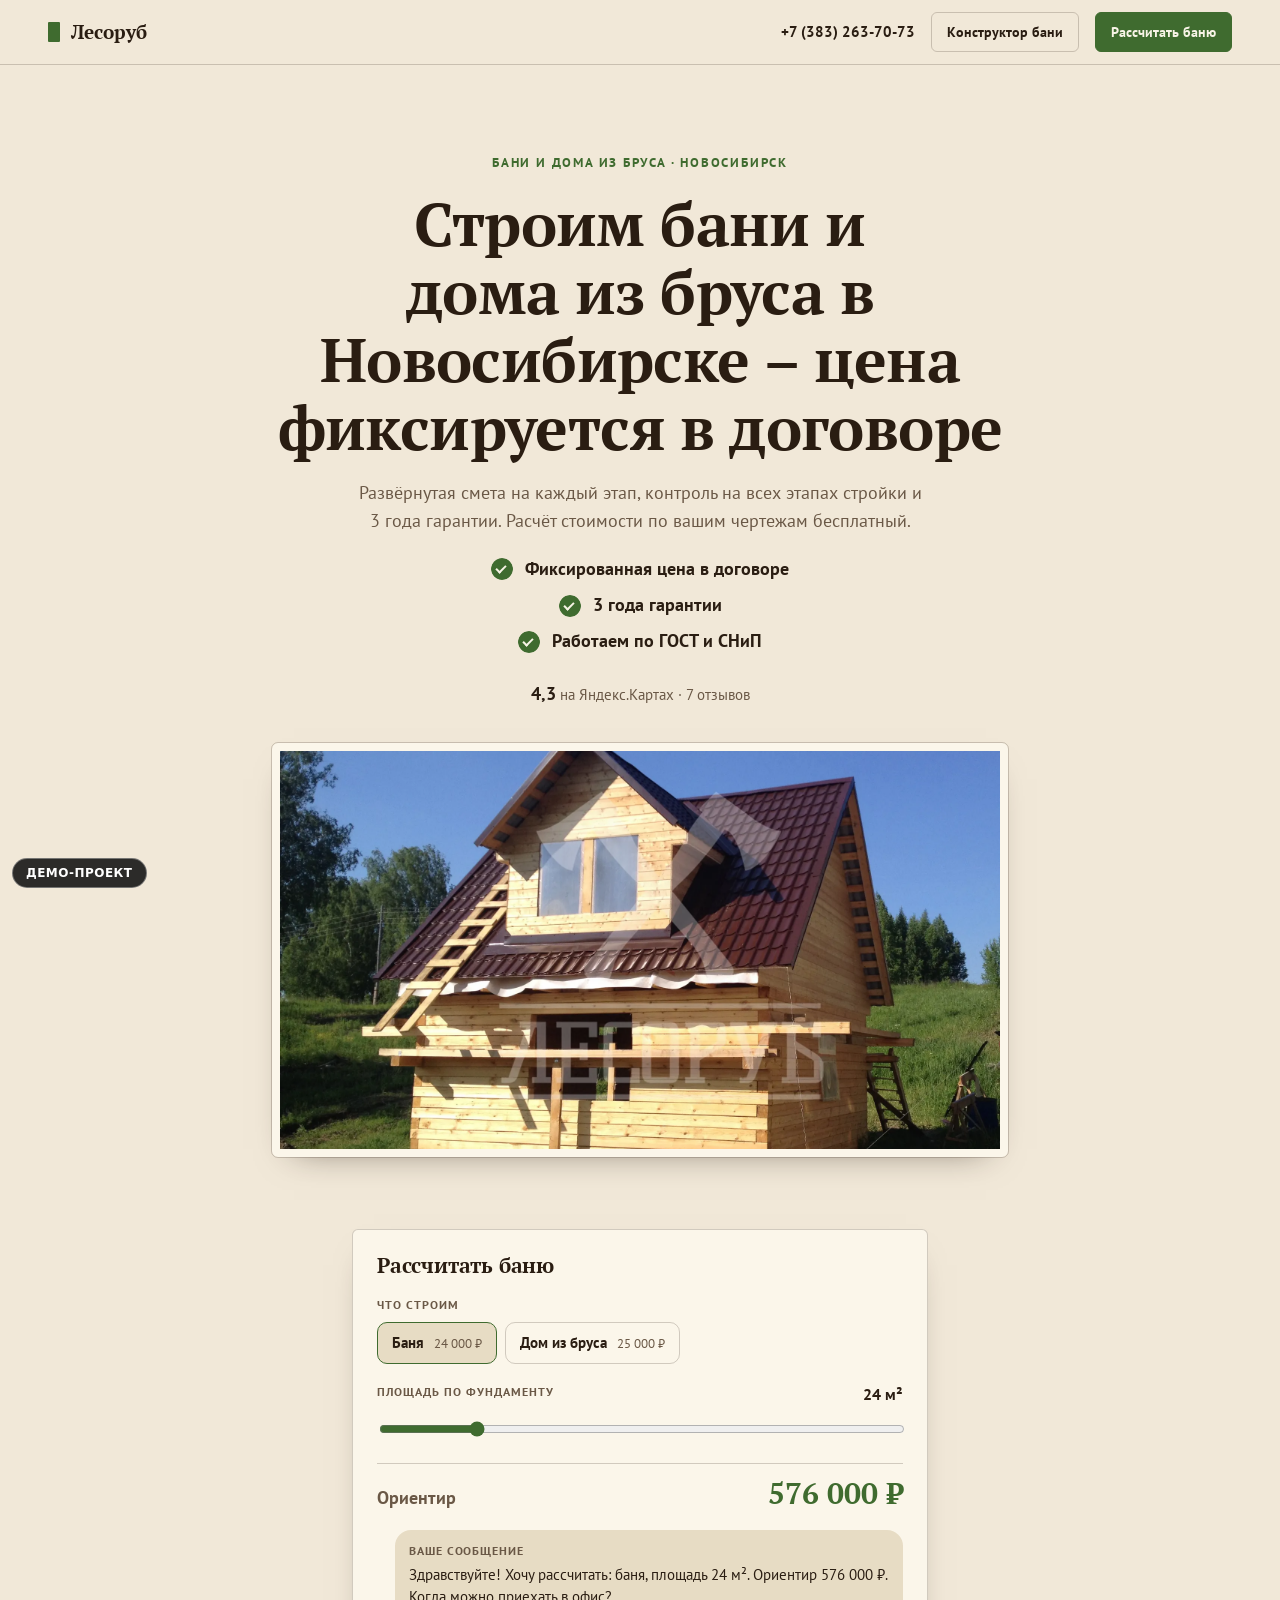
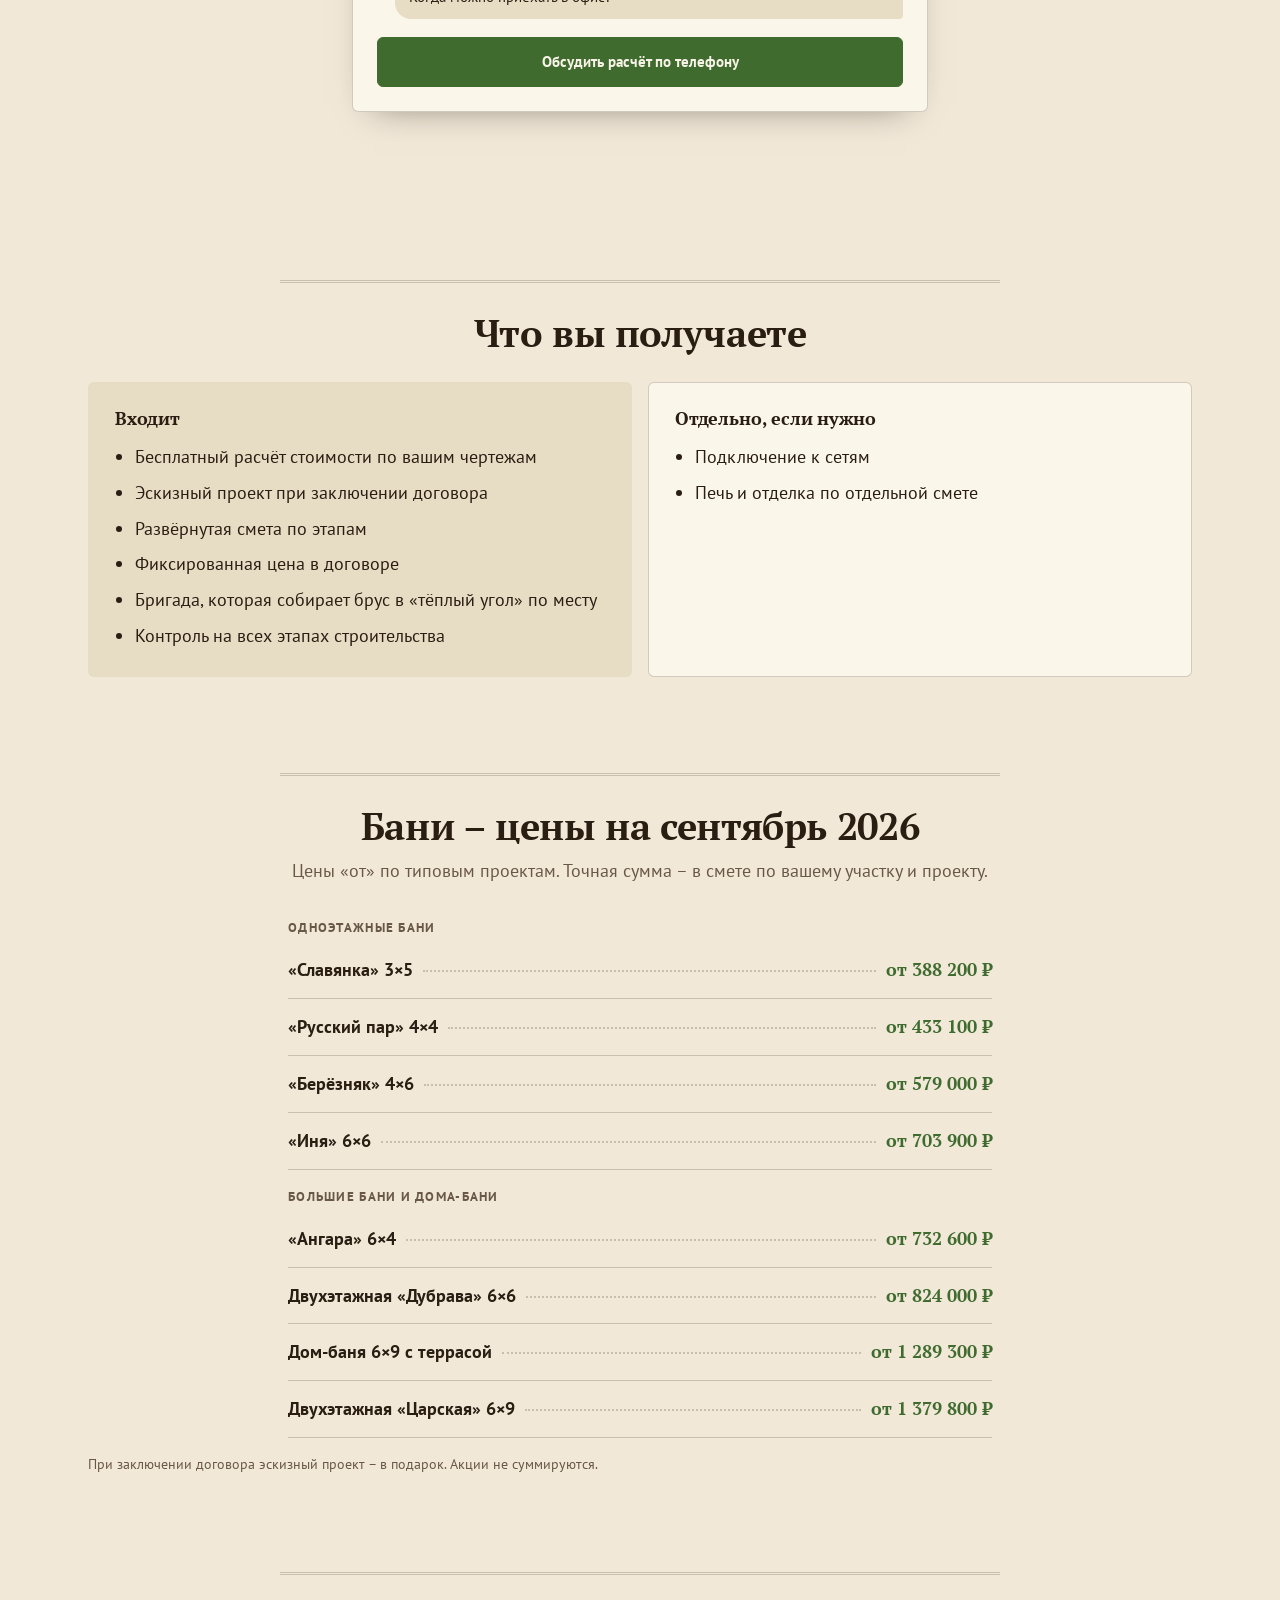
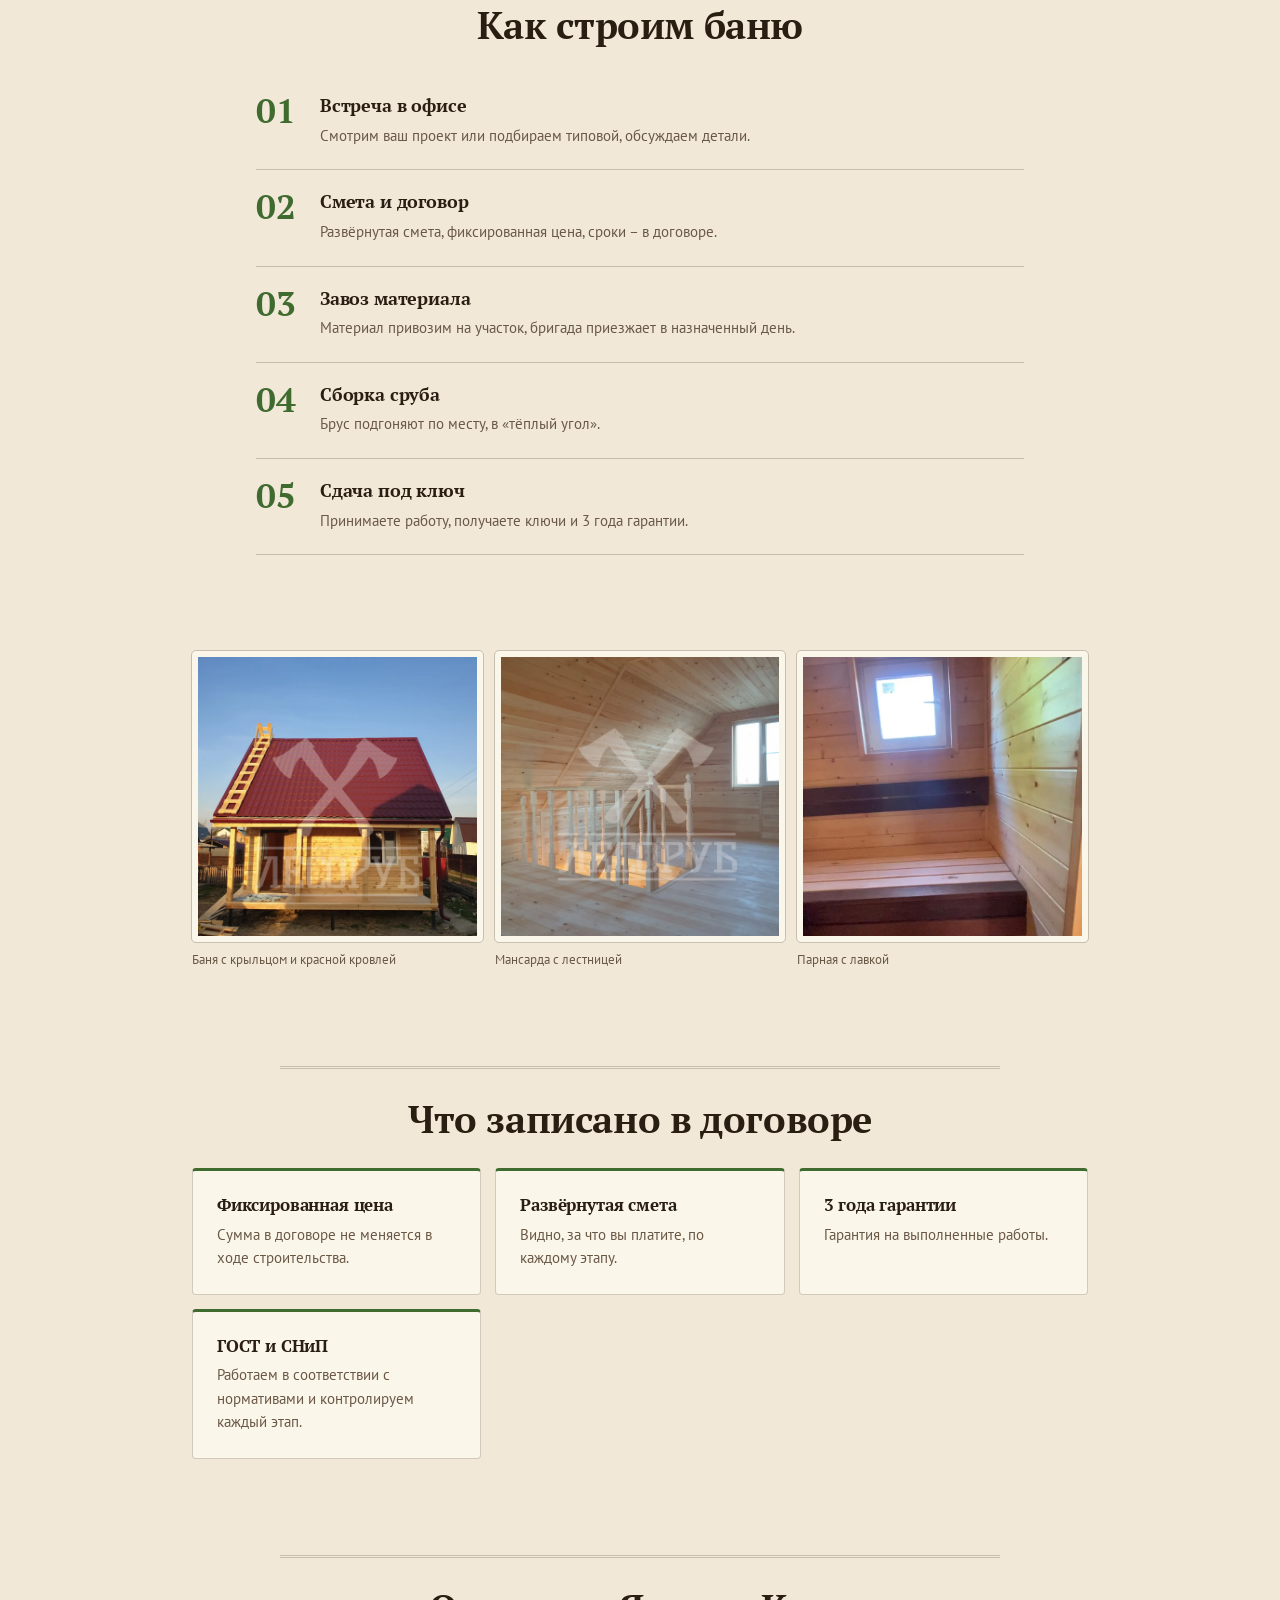
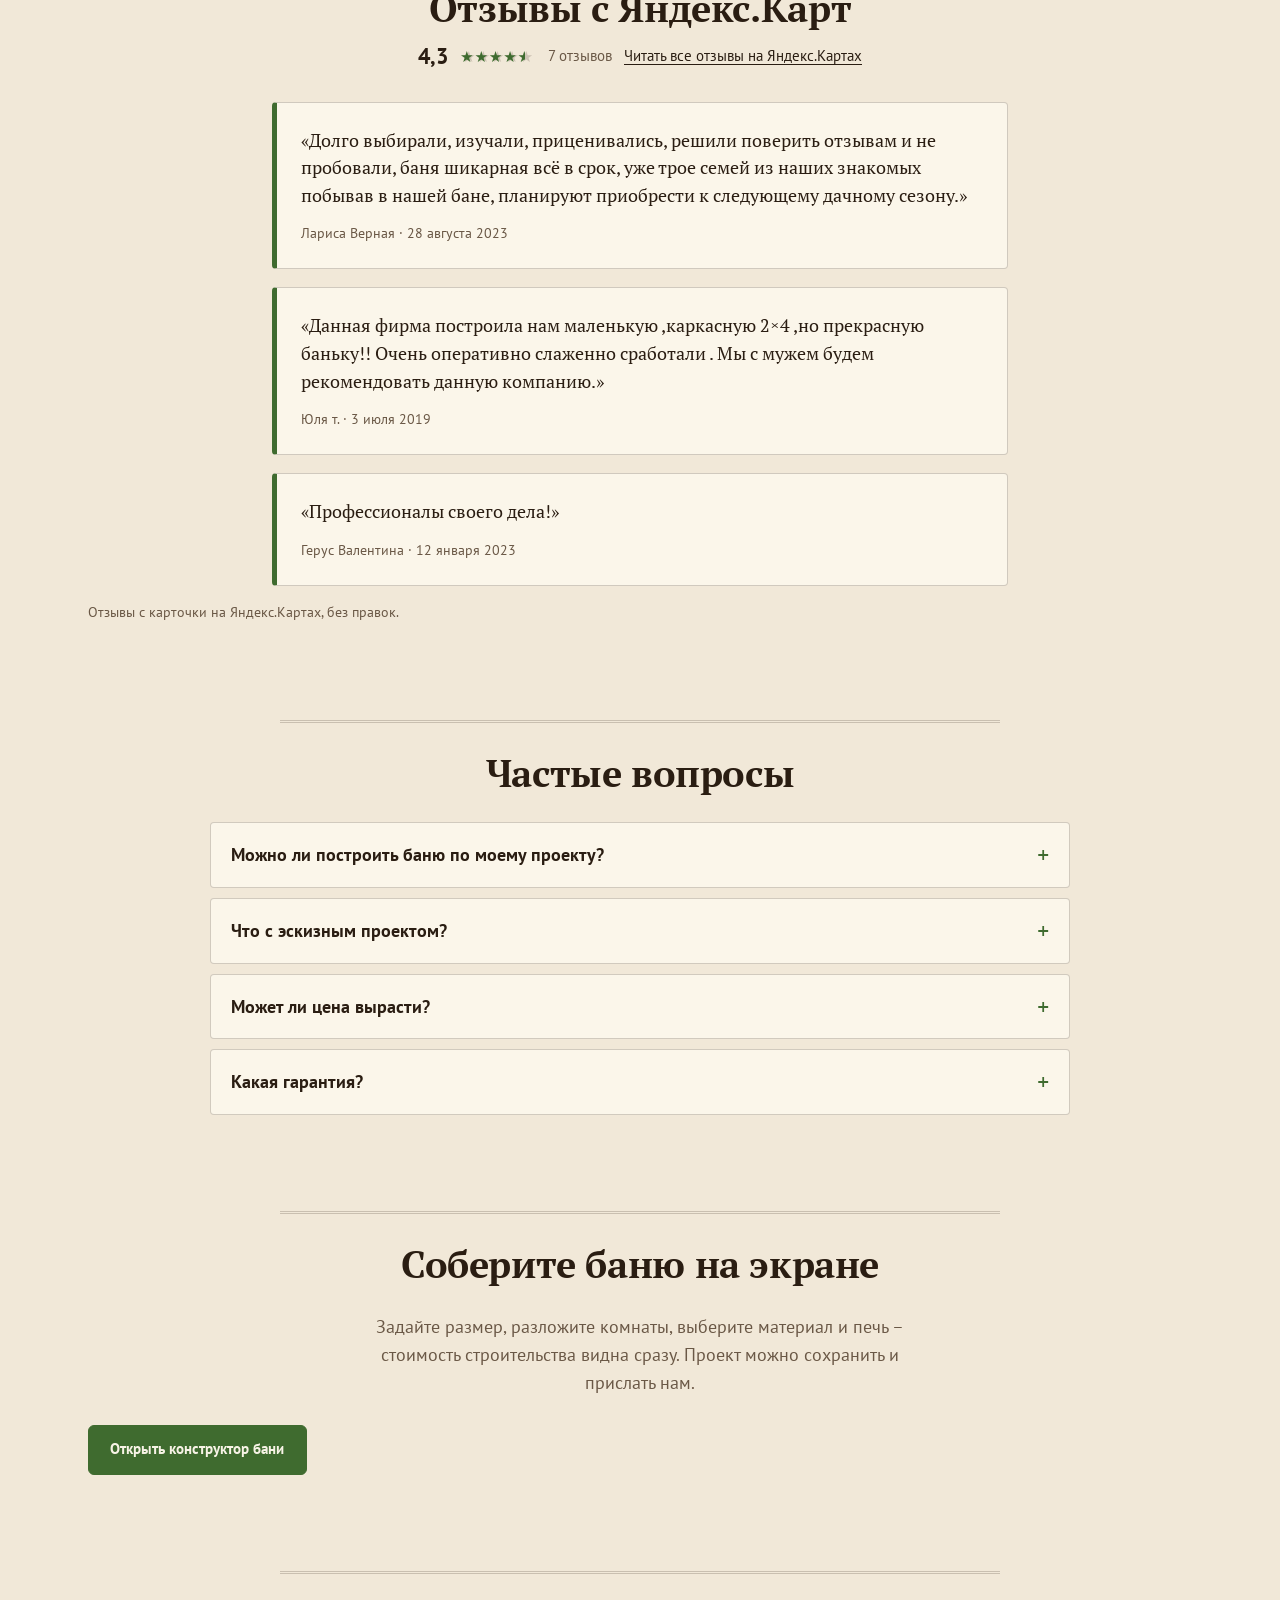
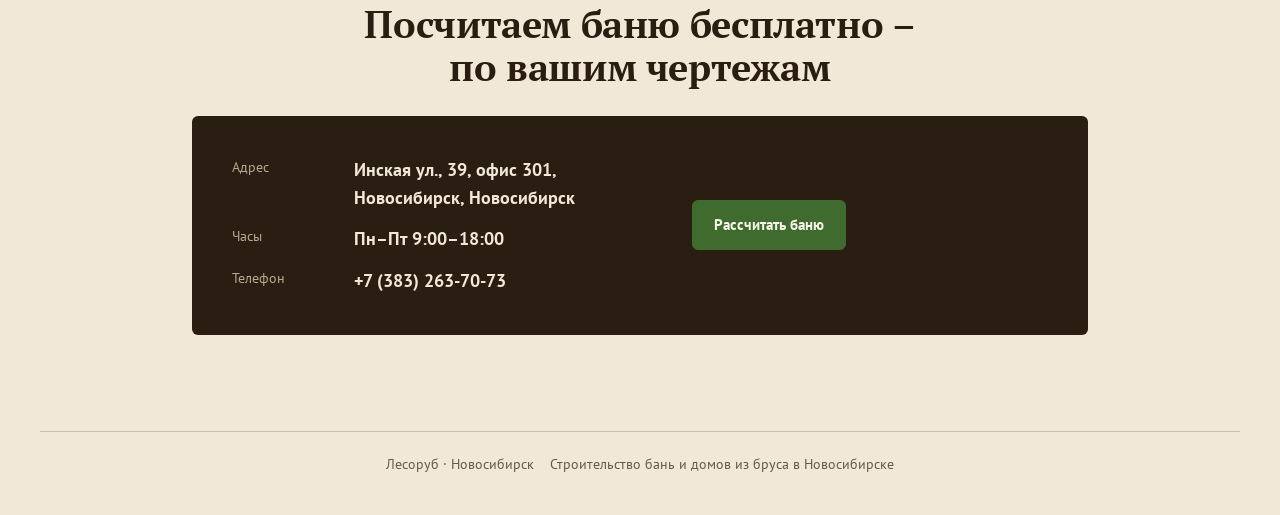
==== commit 8c0fda24: "Плашка «Демо-проект»" ====
--- a/index.html
+++ b/index.html
@@ -21,7 +21,7 @@
 <link rel="stylesheet" href="style-prod.css">
 <link rel="stylesheet" href="hallmark.css">
 </head>
-<body class="s-prod" id="top" data-wa="" data-tg="" data-max="">
+<body class="s-prod" id="top" data-wa="" data-tg="" data-max=""><!--hm-demo-start--><div class="hm-demo-plate" title="Пример сайта: это демо-проект, а не официальный сайт компании">Демо-проект</div><style>.hm-demo-plate{position:fixed;left:12px;bottom:12px;z-index:2147483000;font:600 12px/1 system-ui,-apple-system,"Segoe UI",sans-serif;letter-spacing:.04em;text-transform:uppercase;color:#fff;background:rgba(17,17,17,.88);border:1px solid rgba(255,255,255,.35);border-radius:999px;padding:8px 13px;pointer-events:none}@media(max-width:640px){.hm-demo-plate{bottom:88px;left:10px;font-size:11px;padding:7px 11px}}</style><!--hm-demo-end-->
 <header class="s-bar" data-s-bar>
   <a class="s-bar__brand" href="#top"><i aria-hidden="true"></i>Лесоруб</a>
   <div class="s-bar__right">
